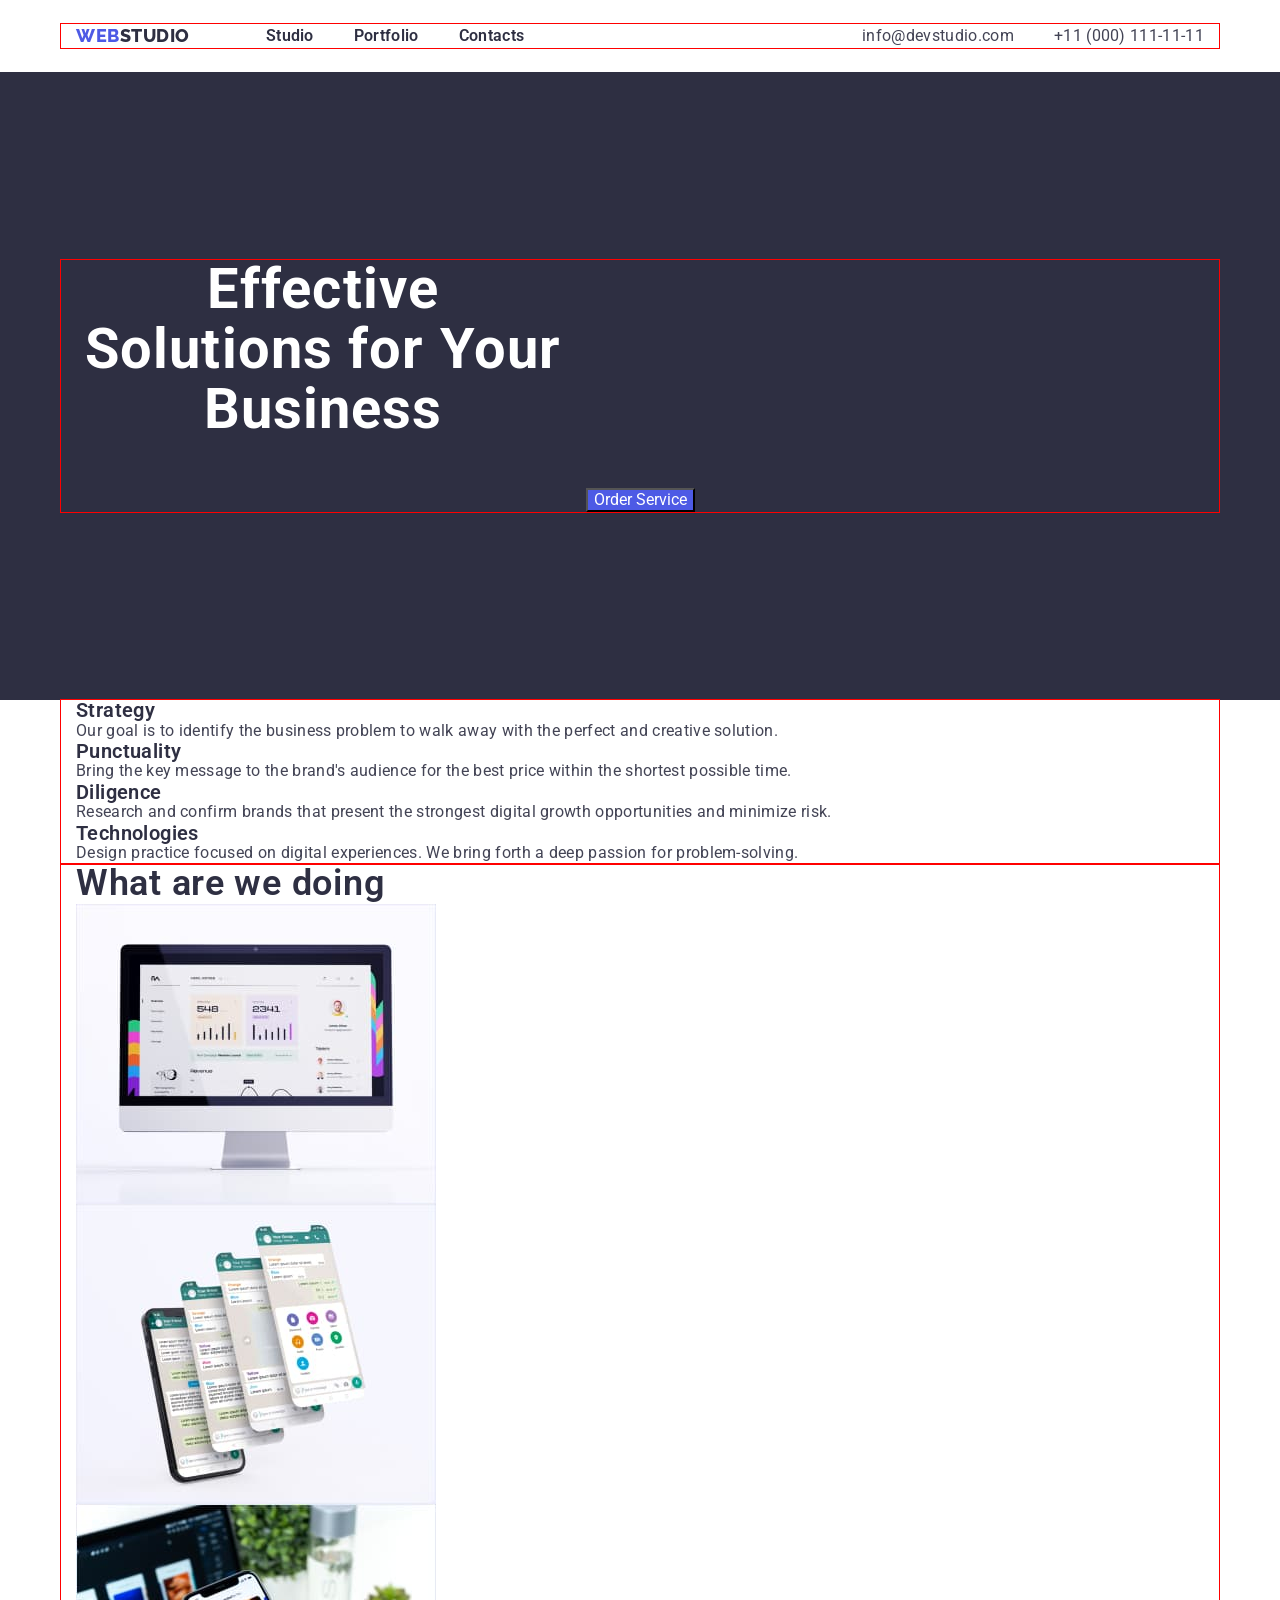
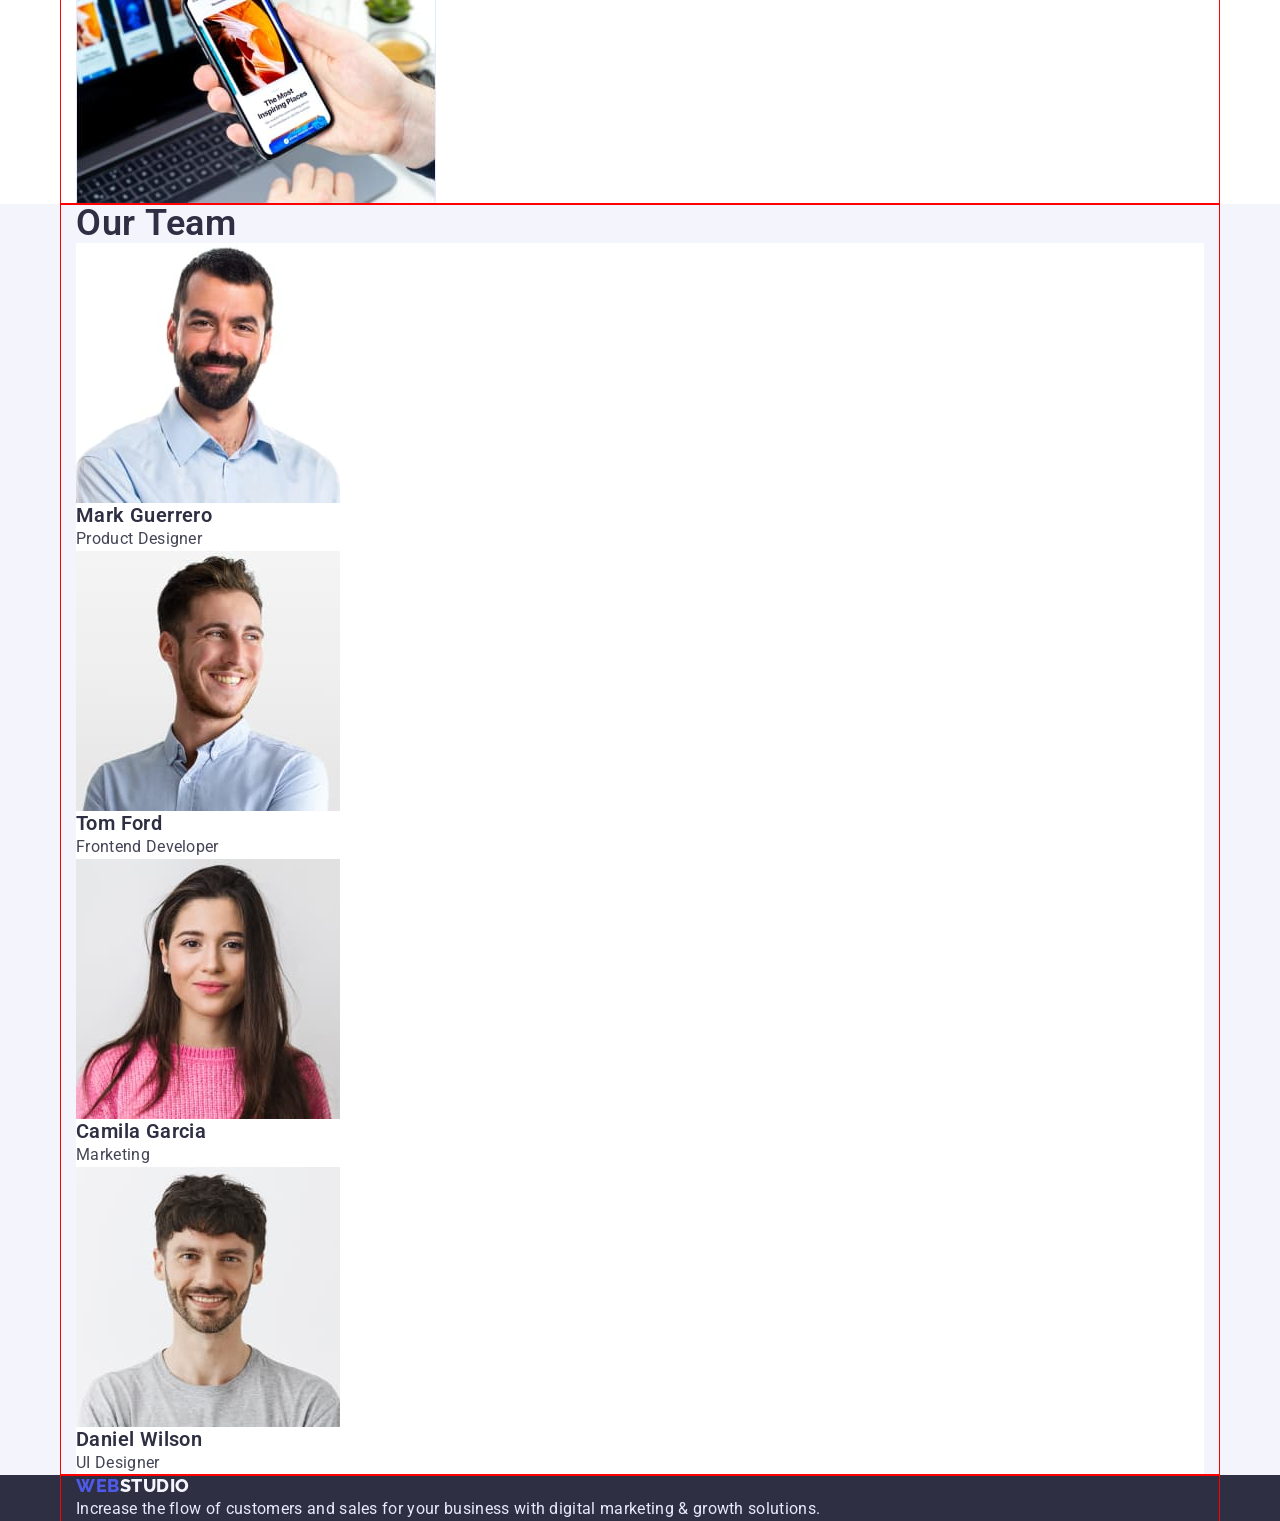
==== index.html @ eb42c582 "Add the beginning ot the 3rd HW" ====
<!DOCTYPE html>
<html lang="en">
  <head>
    <meta charset="UTF-8" />
    <meta http-equiv="X-UA-Compatible" content="IE=edge" />
    <meta name="viewport" content="width=device-width, initial-scale=1.0" />
    <title>Web Studio</title>
    <link rel="preconnect" href="https://fonts.googleapis.com" />
    <link rel="preconnect" href="https://fonts.gstatic.com" crossorigin />
    <link
      href="https://fonts.googleapis.com/css2?family=Raleway:wght@800&family=Roboto:wght@400;500;700;900&display=swap"
      rel="stylesheet"
    />
    <link
      rel="stylesheet"
      href="https://cdnjs.cloudflare.com/ajax/libs/modern-normalize/1.1.0/modern-normalize.min.css"
      integrity="sha512-wpPYUAdjBVSE4KJnH1VR1HeZfpl1ub8YT/NKx4PuQ5NmX2tKuGu6U/JRp5y+Y8XG2tV+wKQpNHVUX03MfMFn9Q=="
      crossorigin="anonymous"
      referrerpolicy="no-referrer"
    />
    <link rel="stylesheet" href="./css/styles.css" />
  </head>

  <body class="body">
    <header class="header">
      <div class="container header-container">
        <nav class="header-nav">
          <a href="./index.html" class="header-logo link"
            >web<span>studio</span></a
          >
          <ul class="header-list list">
            <li><a href="" class="header-link link">Studio</a></li>
            <li>
              <a href="./portfolio.html" class="header-link link">Portfolio</a>
            </li>
            <li><a href="" class="header-link link">Contacts</a></li>
          </ul>
        </nav>
        <ul class="header-contacts list">
          <li>
            <a
              href="mailto:info@devstudio.com"
              class="header-contacts-item link"
              >info@devstudio.com</a
            >
          </li>
          <li>
            <a href="tel:+110001111111" class="header-contacts-item link"
              >+11 (000) 111-11-11</a
            >
          </li>
        </ul>
      </div>
    </header>

    <main>
      <section class="hero">
        <div class="container">
          <h1 class="hero-title">Effective Solutions for Your Business</h1>
          <button type="button" class="hero-button">Order Service</button>
        </div>
      </section>

      <section class="values">
        <div class="container">
          <h2 class="title visually-hidden">Values</h2>
          <ul class="values-list list">
            <li>
              <h3 class="values-item">Strategy</h3>
              <p class="values-item-text">
                Our goal is to identify the business problem to walk away with
                the perfect and creative solution.
              </p>
            </li>
            <li>
              <h3 class="values-item">Punctuality</h3>
              <p class="values-item-text">
                Bring the key message to the brand's audience for the best price
                within the shortest possible time.
              </p>
            </li>
            <li>
              <h3 class="values-item">Diligence</h3>
              <p class="values-item-text">
                Research and confirm brands that present the strongest digital
                growth opportunities and minimize risk.
              </p>
            </li>
            <li>
              <h3 class="values-item">Technologies</h3>
              <p class="values-item-text">
                Design practice focused on digital experiences. We bring forth a
                deep passion for problem-solving.
              </p>
            </li>
          </ul>
        </div>
      </section>

      <section class="offer">
        <div class="container">
          <h2 class="offer-title">What are we doing</h2>
          <ul>
            <li class="offer-list list">
              <img
                src="./images/pic-1.jpg"
                alt="A computer"
                width="360"
                height="300"
              />
            </li>
            <li class="offer-list list">
              <img
                src="./images/pic-2.jpg"
                alt="A mobile phone"
                width="360"
                height="300"
              />
            </li>
            <li class="offer-list list">
              <img
                src="./images/pic-3.jpg"
                alt="A computer and a mobile phone"
                width="360"
                height="300"
              />
            </li>
          </ul>
        </div>
      </section>

      <section class="team">
        <div class="container">
          <h2 class="team-title">Our Team</h2>
          <ul class="team-list list">
            <li class="team-item">
              <img
                src="./images/team-foto-1.jpg"
                alt="A foto of a member from our team - Mark Guerrero"
                width="264"
                height="260"
              />
              <h3 class="team-name">Mark Guerrero</h3>
              <p class="team-position">Product Designer</p>
            </li>
            <li class="team-item">
              <img
                src="./images/team-foto-2.jpg"
                alt="A foto of a member from our team - Tom Ford"
                width="264"
                height="260"
              />
              <h3 class="team-name">Tom Ford</h3>
              <p class="team-position">Frontend Developer</p>
            </li>
            <li class="team-item">
              <img
                src="./images/team-foto-3.jpg"
                alt="A foto of a member from our team - Camila Garcia"
                width="264"
                height="260"
              />
              <h3 class="team-name">Camila Garcia</h3>
              <p class="team-position">Marketing</p>
            </li>
            <li class="team-item">
              <img
                src="./images/team-foto-4.jpg"
                alt="A foto of a member from our team - Daniel Wilson"
                width="264"
                height="260"
              />
              <h3 class="team-name">Daniel Wilson</h3>
              <p class="team-position">UI Designer</p>
            </li>
          </ul>
        </div>
      </section>
    </main>

    <footer class="footer">
      <div class="container">
        <a href="./index.html" class="footer-logo link"
          >web<span>studio</span></a
        >
        <p class="footer-text">
          Increase the flow of customers and sales for your business with
          digital marketing & growth solutions.
        </p>
      </div>
    </footer>
  </body>
</html>
---- css/styles.css ----
:root {
  --main-title-color: #2e2f42;
  --main-text-color: #434455;
  --main-background-color: #ffffff;
  --secondary-background-color: #2e2f42;
  --button-background-color-accent: #4d5ae5;
}

p,
h1,
h2,
h3,
h4,
h5,
h6 {
  margin: 0;
}

ul {
  margin: 0;
  padding-left: 0;
}

img {
  display: block;
  max-width: 100%;
  height: auto;
}

.list {
  list-style: none;
}

.link {
  text-decoration: none;
}

.body {
  font-family: "Roboto", sans-serif;
}

/* --------- Header ----------*/

.container {
  outline: 1px solid red;
  width: 1158px;
  padding-left: 15px;
  padding-right: 15px;
  margin: 0 auto;
}

.header {
  padding-top: 24px;
  padding-bottom: 24px;
  background-color: #ffffff;
}

.header-container {
  display: flex;
}

.header-nav {
  display: flex;
  align-items: center;
  margin-right: auto;
}

.header-logo {
  margin-right: 76px;
  font-family: "Raleway", sans-serif;
  font-weight: 800;
  font-size: 18px;
  line-height: 1.17;
  letter-spacing: 0.03em;
  text-transform: uppercase;
  color: #4d5ae5;
}

.header-logo > span {
  color: #2e2f42;
}

.header-list {
  display: flex;
  gap: 40px;
}

.header-link {
  font-weight: 600;
  font-size: 16px;
  line-height: 1.5;
  letter-spacing: 0.02em;
  color: #2e2f42;
}

.header-link:hover,
.header-link:focus {
  color: #4d5ae5;
}

.header-contacts {
  display: flex;
  gap: 40px;
}

.header-contacts-item {
  font-weight: 400;
  font-size: 16px;
  line-height: 1.5;
  letter-spacing: 0.02em;
  color: #434455;
}

.header-contacts-item:hover,
.header-contacts-item:focus {
  color: #404bbf;
}

/* --------- Hero ----------*/
.hero {
  background-color: var(--secondary-background-color);
  text-align: center;
  padding-top: 188px;
  padding-bottom: 188px;
}

.hero-title {
  width: 494px;
  margin-bottom: 48px;
  font-weight: 700;
  font-size: 56px;
  line-height: 1.07;
  letter-spacing: 0.02em;
  text-align: center;
  color: #ffffff;
}

.hero-button {
  display: inline-block;
  font-family: "Roboto", sans-serif;
  font-size: 16px;
  color: #ffffff;
  background-color: var(--button-background-color-accent);
  cursor: pointer;
}

.hero-button:hover,
.hero-button:focus {
  color: #ffffff;
  background-color: #404bbf;
}

/* --------- Values ----------*/
.values {
  background-color: var(--main-background-color);
}

.visually-hidden {
  position: absolute;
  width: 1px;
  height: 1px;
  margin: -1px;
  border: 0;
  padding: 0;
  white-space: nowrap;
  clip-path: inset(100%);
  clip: rect(0 0 0 0);
  overflow: hidden;
}

.values-item {
  font-weight: 600;
  font-size: 20px;
  line-height: 1.02;
  letter-spacing: 0.02em;
  color: var(--main-title-color);
}

.values-item-text {
  font-size: 16px;
  line-height: 1.28;
  letter-spacing: 0.02em;
  color: var(--main-text-color);
}

/* --------- What are we doing ----------*/
.offer {
  background-color: var(--main-background-color);
}

.offer-title {
  font-weight: 600;
  font-size: 36px;
  line-height: 1.11;
  letter-spacing: 0.02em;
  color: var(--main-title-color);
}

/* --------- Our team ----------*/
.team {
  background-color: #f4f4fd;
}

.team-title {
  font-weight: 600;
  font-size: 36px;
  line-height: 1.11;
  letter-spacing: 0.02em;
  color: var(--main-title-color);
}

.team-item {
  background-color: var(--main-background-color);
}

.team-name {
  font-weight: 600;
  font-size: 20px;
  line-height: 1.2;
  letter-spacing: 0.02em;
  color: var(--main-title-color);
}

.team-position {
  font-size: 16px;
  line-height: 1.5;
  letter-spacing: 0.02em;
  color: var(--main-text-color);
}

/* --------- Footer ----------*/
.footer {
  background-color: var(--secondary-background-color);
}

.footer-logo {
  font-family: "Raleway", sans-serif;
  font-weight: 800;
  font-size: 18px;
  line-height: 1.17;
  letter-spacing: 0.03em;
  text-transform: uppercase;
  color: #4d5ae5;
}

.footer-logo > span {
  color: #f4f4fd;
}

.footer-text {
  font-size: 16px;
  line-height: 1.5;
  letter-spacing: 0.02em;
  color: #e7e9fc;
}

/* --------- Portfolio  ----------*/

.portfolio-site {
  background-color: var(--main-background-color);
}

.portfolio-btn {
  font-family: "Roboto", sans-serif;
  font-size: 16px;
  line-height: 1.5;
  letter-spacing: 0.04em;
  color: #4d5ae5;
  background-color: #f4f4fd;
  cursor: pointer;
}

.portfolio-btn:hover,
.portfolio-btn:focus {
  color: #ffffff;
  background-color: var(--button-background-color-accent);
}

.offer-name {
  font-weight: 600;
  font-size: 20px;
  line-height: 1.2;
  letter-spacing: 0.02em;
  color: var(--main-title-color);
}

.offer-type {
  font-size: 16px;
  line-height: 1.5;
  letter-spacing: 0.02em;
  color: var(--main-text-color);
}
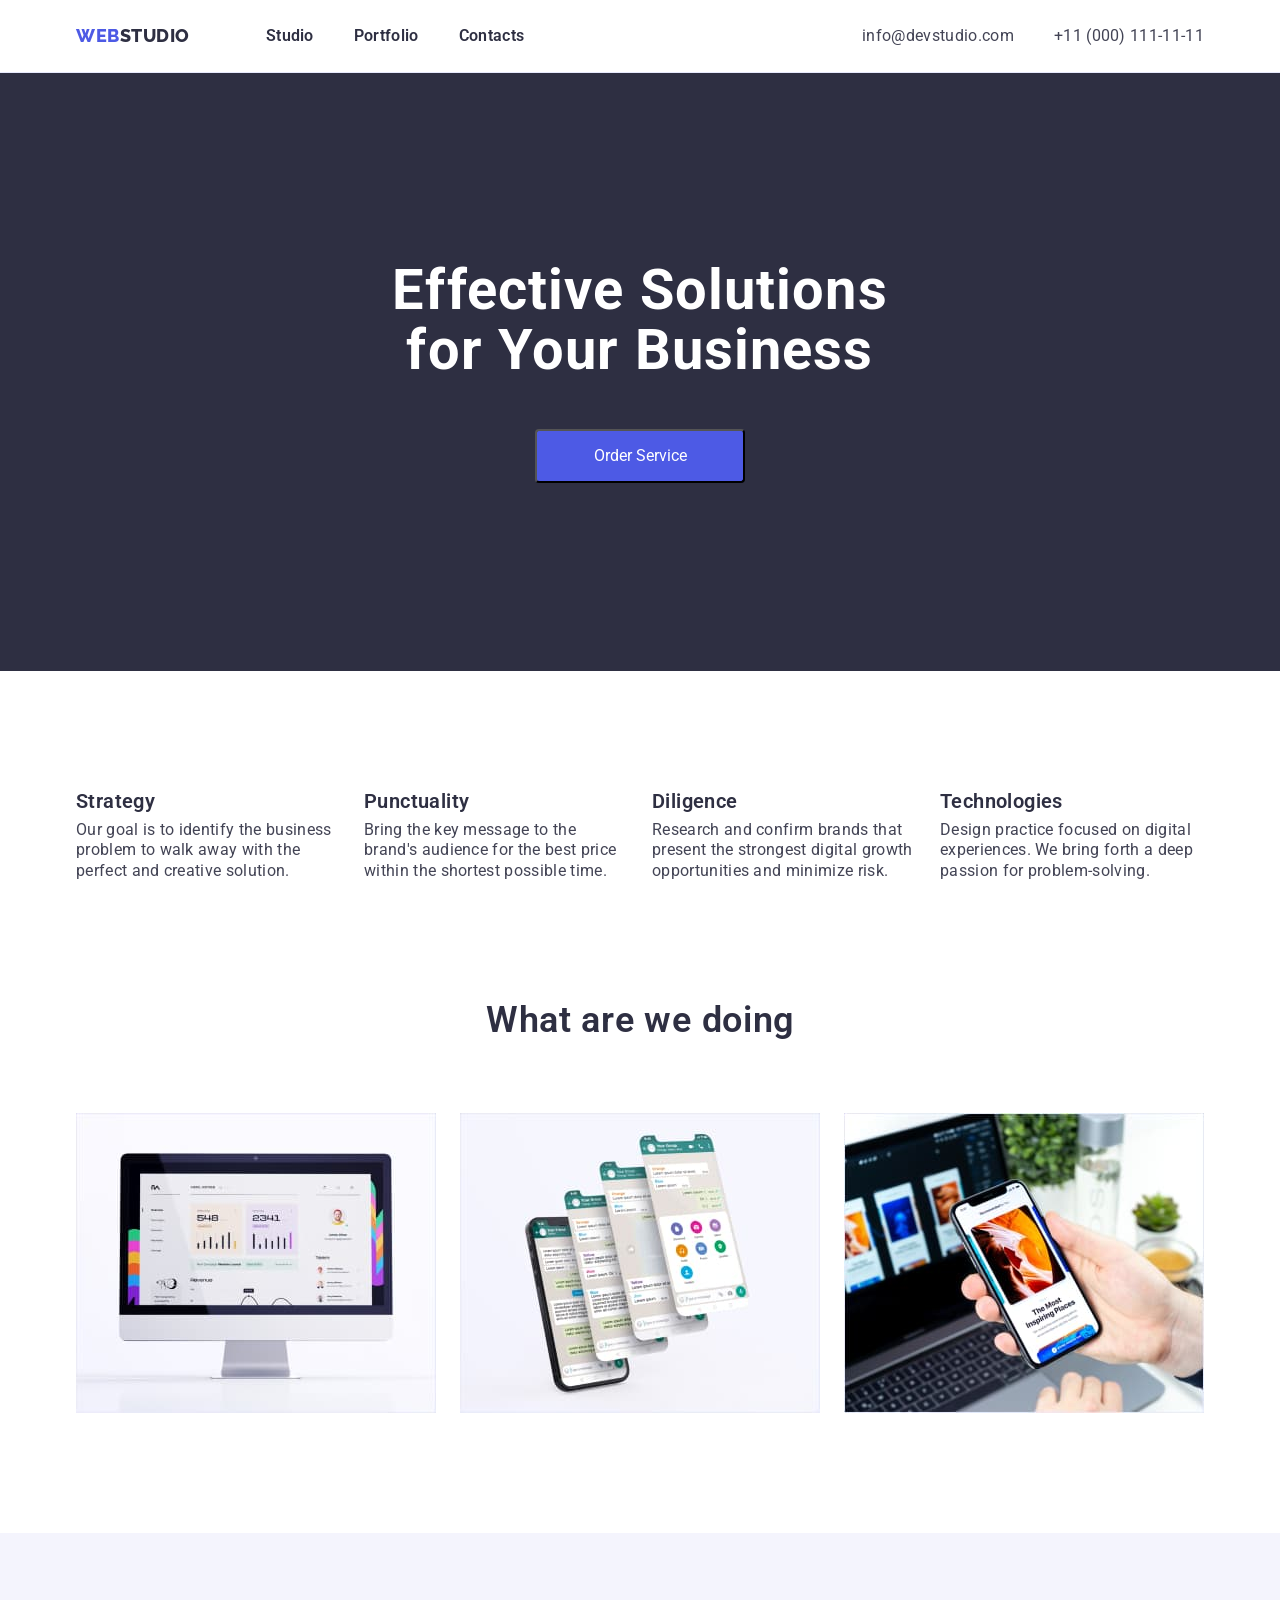
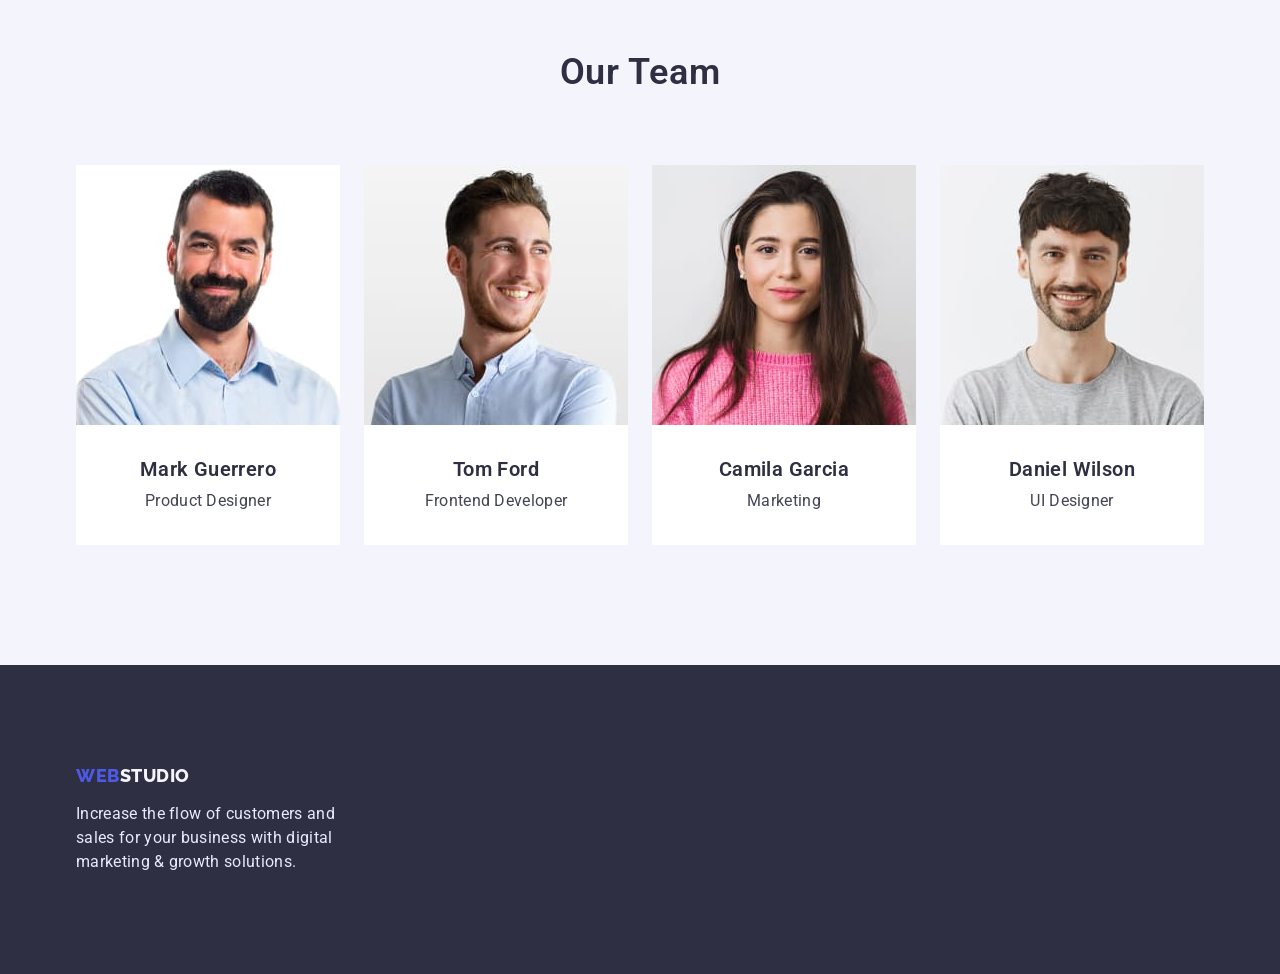
==== commit 29b1813a: "Use Block model and add Flex HW 3 for GoIT" ====
--- a/index.html
+++ b/index.html
@@ -62,31 +62,31 @@
       </section>
 
       <section class="values">
-        <div class="container">
+        <div class="container values-container">
           <h2 class="title visually-hidden">Values</h2>
           <ul class="values-list list">
-            <li>
+            <li class="values-block">
               <h3 class="values-item">Strategy</h3>
               <p class="values-item-text">
                 Our goal is to identify the business problem to walk away with
                 the perfect and creative solution.
               </p>
             </li>
-            <li>
+            <li class="values-block">
               <h3 class="values-item">Punctuality</h3>
               <p class="values-item-text">
                 Bring the key message to the brand's audience for the best price
                 within the shortest possible time.
               </p>
             </li>
-            <li>
+            <li class="values-block">
               <h3 class="values-item">Diligence</h3>
               <p class="values-item-text">
                 Research and confirm brands that present the strongest digital
                 growth opportunities and minimize risk.
               </p>
             </li>
-            <li>
+            <li class="values-block">
               <h3 class="values-item">Technologies</h3>
               <p class="values-item-text">
                 Design practice focused on digital experiences. We bring forth a
@@ -100,7 +100,7 @@
       <section class="offer">
         <div class="container">
           <h2 class="offer-title">What are we doing</h2>
-          <ul>
+          <ul class="offer-picture">
             <li class="offer-list list">
               <img
                 src="./images/pic-1.jpg"
@@ -130,7 +130,7 @@
       </section>
 
       <section class="team">
-        <div class="container">
+        <div class="container team-container">
           <h2 class="team-title">Our Team</h2>
           <ul class="team-list list">
             <li class="team-item">
@@ -140,8 +140,10 @@
                 width="264"
                 height="260"
               />
-              <h3 class="team-name">Mark Guerrero</h3>
-              <p class="team-position">Product Designer</p>
+              <div class="team-text">
+                <h3 class="team-name">Mark Guerrero</h3>
+                <p class="team-position">Product Designer</p>
+              </div>
             </li>
             <li class="team-item">
               <img
@@ -150,8 +152,10 @@
                 width="264"
                 height="260"
               />
-              <h3 class="team-name">Tom Ford</h3>
-              <p class="team-position">Frontend Developer</p>
+              <div class="team-text">
+                <h3 class="team-name">Tom Ford</h3>
+                <p class="team-position">Frontend Developer</p>
+              </div>
             </li>
             <li class="team-item">
               <img
@@ -160,8 +164,10 @@
                 width="264"
                 height="260"
               />
-              <h3 class="team-name">Camila Garcia</h3>
-              <p class="team-position">Marketing</p>
+              <div class="team-text">
+                <h3 class="team-name">Camila Garcia</h3>
+                <p class="team-position">Marketing</p>
+              </div>
             </li>
             <li class="team-item">
               <img
@@ -170,8 +176,10 @@
                 width="264"
                 height="260"
               />
-              <h3 class="team-name">Daniel Wilson</h3>
-              <p class="team-position">UI Designer</p>
+              <div class="team-text">
+                <h3 class="team-name">Daniel Wilson</h3>
+                <p class="team-position">UI Designer</p>
+              </div>
             </li>
           </ul>
         </div>
@@ -179,7 +187,7 @@
     </main>
 
     <footer class="footer">
-      <div class="container">
+      <div class="container footer-container">
         <a href="./index.html" class="footer-logo link"
           >web<span>studio</span></a
         >
--- a/css/styles.css
+++ b/css/styles.css
@@ -42,7 +42,7 @@
 /* --------- Header ----------*/
 
 .container {
-  outline: 1px solid red;
+  /* outline: 1px solid red; */
   width: 1158px;
   padding-left: 15px;
   padding-right: 15px;
@@ -53,6 +53,7 @@
   padding-top: 24px;
   padding-bottom: 24px;
   background-color: #ffffff;
+  border-bottom: 1px solid #e7e9fc;
 }
 
 .header-container {
@@ -125,7 +126,9 @@
 }
 
 .hero-title {
-  width: 494px;
+  width: 496px;
+  margin-left: auto;
+  margin-right: auto;
   margin-bottom: 48px;
   font-weight: 700;
   font-size: 56px;
@@ -137,10 +140,13 @@
 
 .hero-button {
   display: inline-block;
+  min-width: 210px;
+  padding: 16px 32px;
   font-family: "Roboto", sans-serif;
   font-size: 16px;
   color: #ffffff;
   background-color: var(--button-background-color-accent);
+  border-radius: 4px;
   cursor: pointer;
 }
 
@@ -153,6 +159,10 @@
 /* --------- Values ----------*/
 .values {
   background-color: var(--main-background-color);
+}
+
+.values-container {
+  padding: 120px 15px;
 }
 
 .visually-hidden {
@@ -168,7 +178,18 @@
   overflow: hidden;
 }
 
+.values-list {
+  display: flex;
+  gap: 24px;
+}
+
+.values-block {
+  width: 264px;
+}
+
 .values-item {
+  width: ;
+  margin-bottom: 8px;
   font-weight: 600;
   font-size: 20px;
   line-height: 1.02;
@@ -189,11 +210,19 @@
 }
 
 .offer-title {
+  margin-bottom: 72px;
+  text-align: center;
   font-weight: 600;
   font-size: 36px;
   line-height: 1.11;
   letter-spacing: 0.02em;
   color: var(--main-title-color);
+}
+
+.offer-picture {
+  display: flex;
+  margin-bottom: 120px;
+  gap: 24px;
 }
 
 /* --------- Our team ----------*/
@@ -201,7 +230,14 @@
   background-color: #f4f4fd;
 }
 
+.team-container {
+  padding-top: 120px;
+  padding-bottom: 120px;
+}
+
 .team-title {
+  text-align: center;
+  padding-bottom: 72px;
   font-weight: 600;
   font-size: 36px;
   line-height: 1.11;
@@ -209,11 +245,23 @@
   color: var(--main-title-color);
 }
 
+.team-list {
+  display: flex;
+  gap: 24px;
+}
+
 .team-item {
   background-color: var(--main-background-color);
 }
 
+.team-text {
+  padding-top: 32px;
+  padding-bottom: 32px;
+  text-align: center;
+}
+
 .team-name {
+  margin-bottom: 8px;
   font-weight: 600;
   font-size: 20px;
   line-height: 1.2;
@@ -233,7 +281,14 @@
   background-color: var(--secondary-background-color);
 }
 
+.footer-container {
+  padding-top: 100px;
+  padding-bottom: 100px;
+}
+
 .footer-logo {
+  display: inline-block;
+  margin-bottom: 16px;
   font-family: "Raleway", sans-serif;
   font-weight: 800;
   font-size: 18px;
@@ -248,6 +303,7 @@
 }
 
 .footer-text {
+  width: 264px;
   font-size: 16px;
   line-height: 1.5;
   letter-spacing: 0.02em;
@@ -260,13 +316,27 @@
   background-color: var(--main-background-color);
 }
 
+.portfolio-site-container {
+  padding-top: 96px;
+  padding-bottom: 120px;
+}
+
+.portfolio-button-list {
+  display: flex;
+  margin-bottom: 72px;
+  gap: 24px;
+  justify-content: center;
+}
+
 .portfolio-btn {
+  padding: 12px 24px;
   font-family: "Roboto", sans-serif;
   font-size: 16px;
   line-height: 1.5;
   letter-spacing: 0.04em;
   color: #4d5ae5;
   background-color: #f4f4fd;
+  border-radius: 4px;
   cursor: pointer;
 }
 
@@ -276,7 +346,22 @@
   background-color: var(--button-background-color-accent);
 }
 
+.portfolio-offer {
+  display: flex;
+  flex-wrap: wrap;
+  gap: 24px;
+}
+
+.portfolio-offer-item {
+  width: ((100% - 48px) / 3);
+}
+
+.portfolio-offer-text {
+  padding: 32px 16px;
+}
+
 .offer-name {
+  margin-bottom: 8px;
   font-weight: 600;
   font-size: 20px;
   line-height: 1.2;
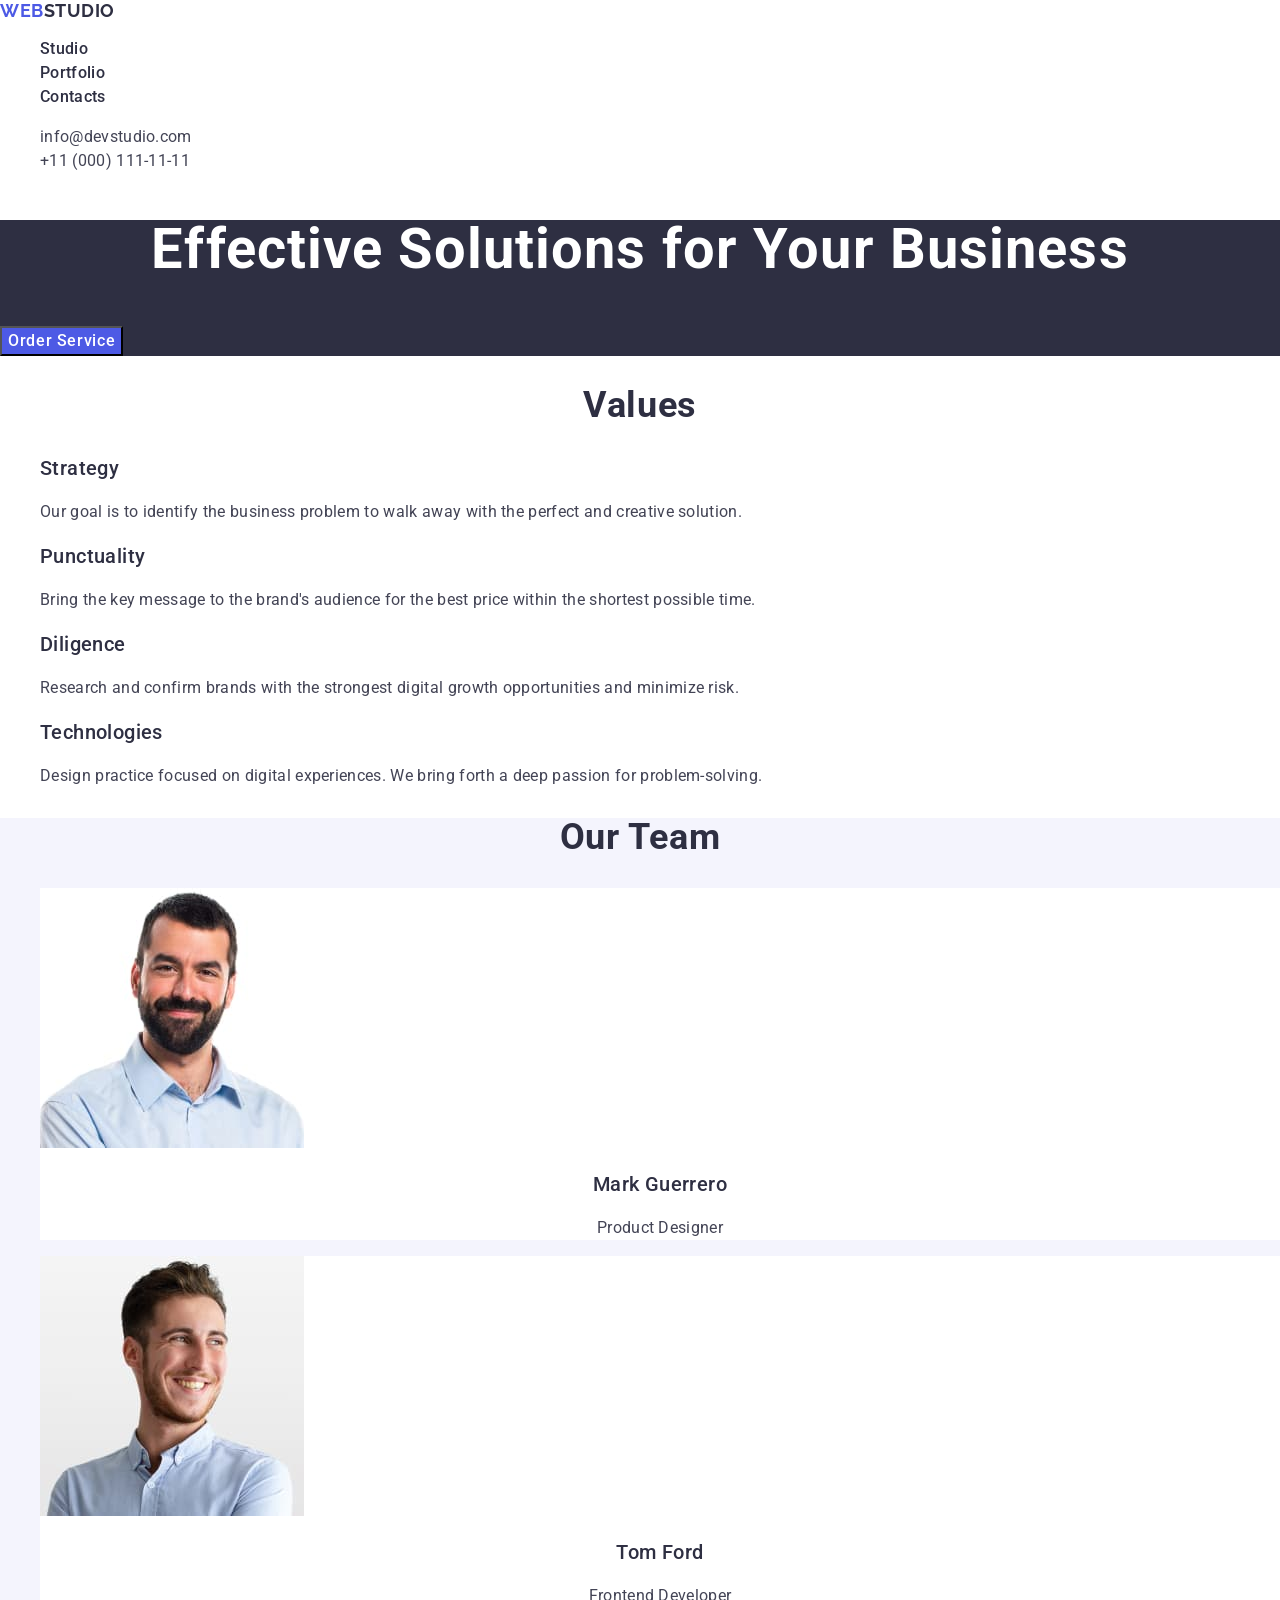
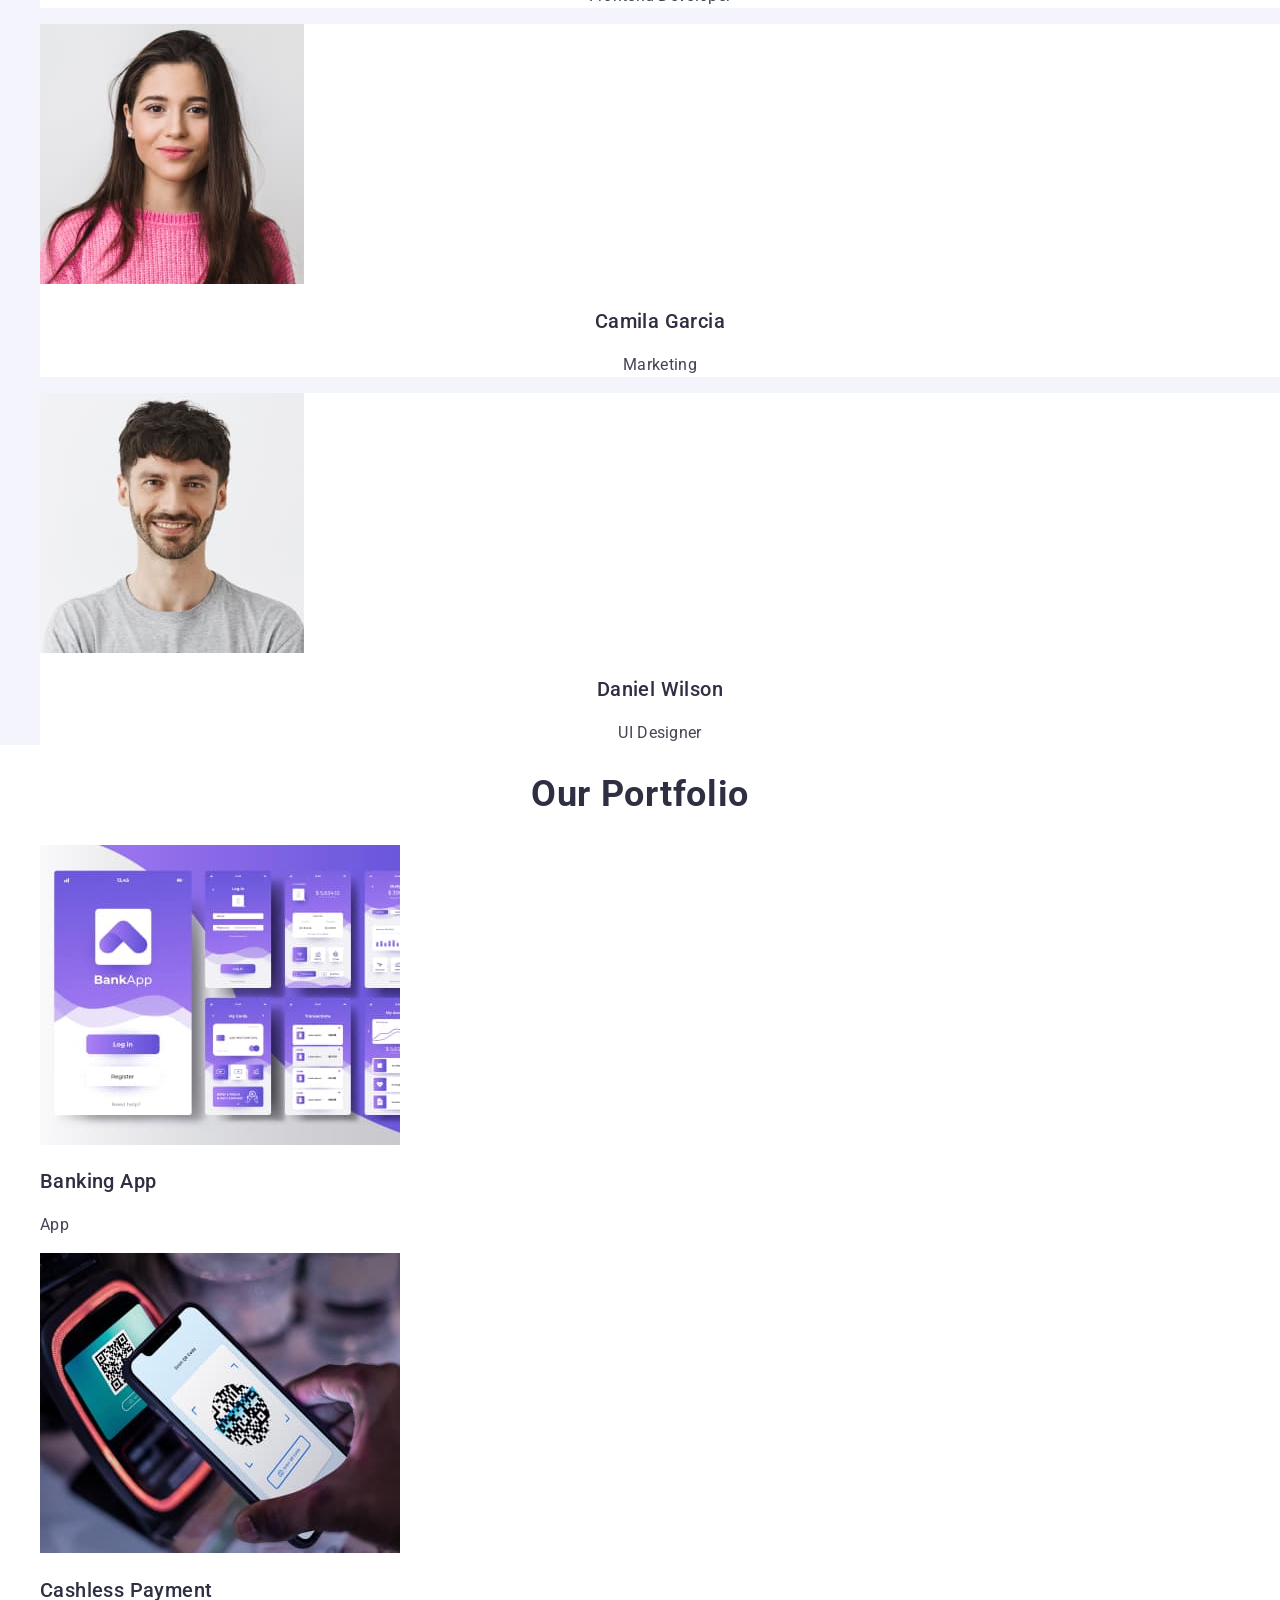
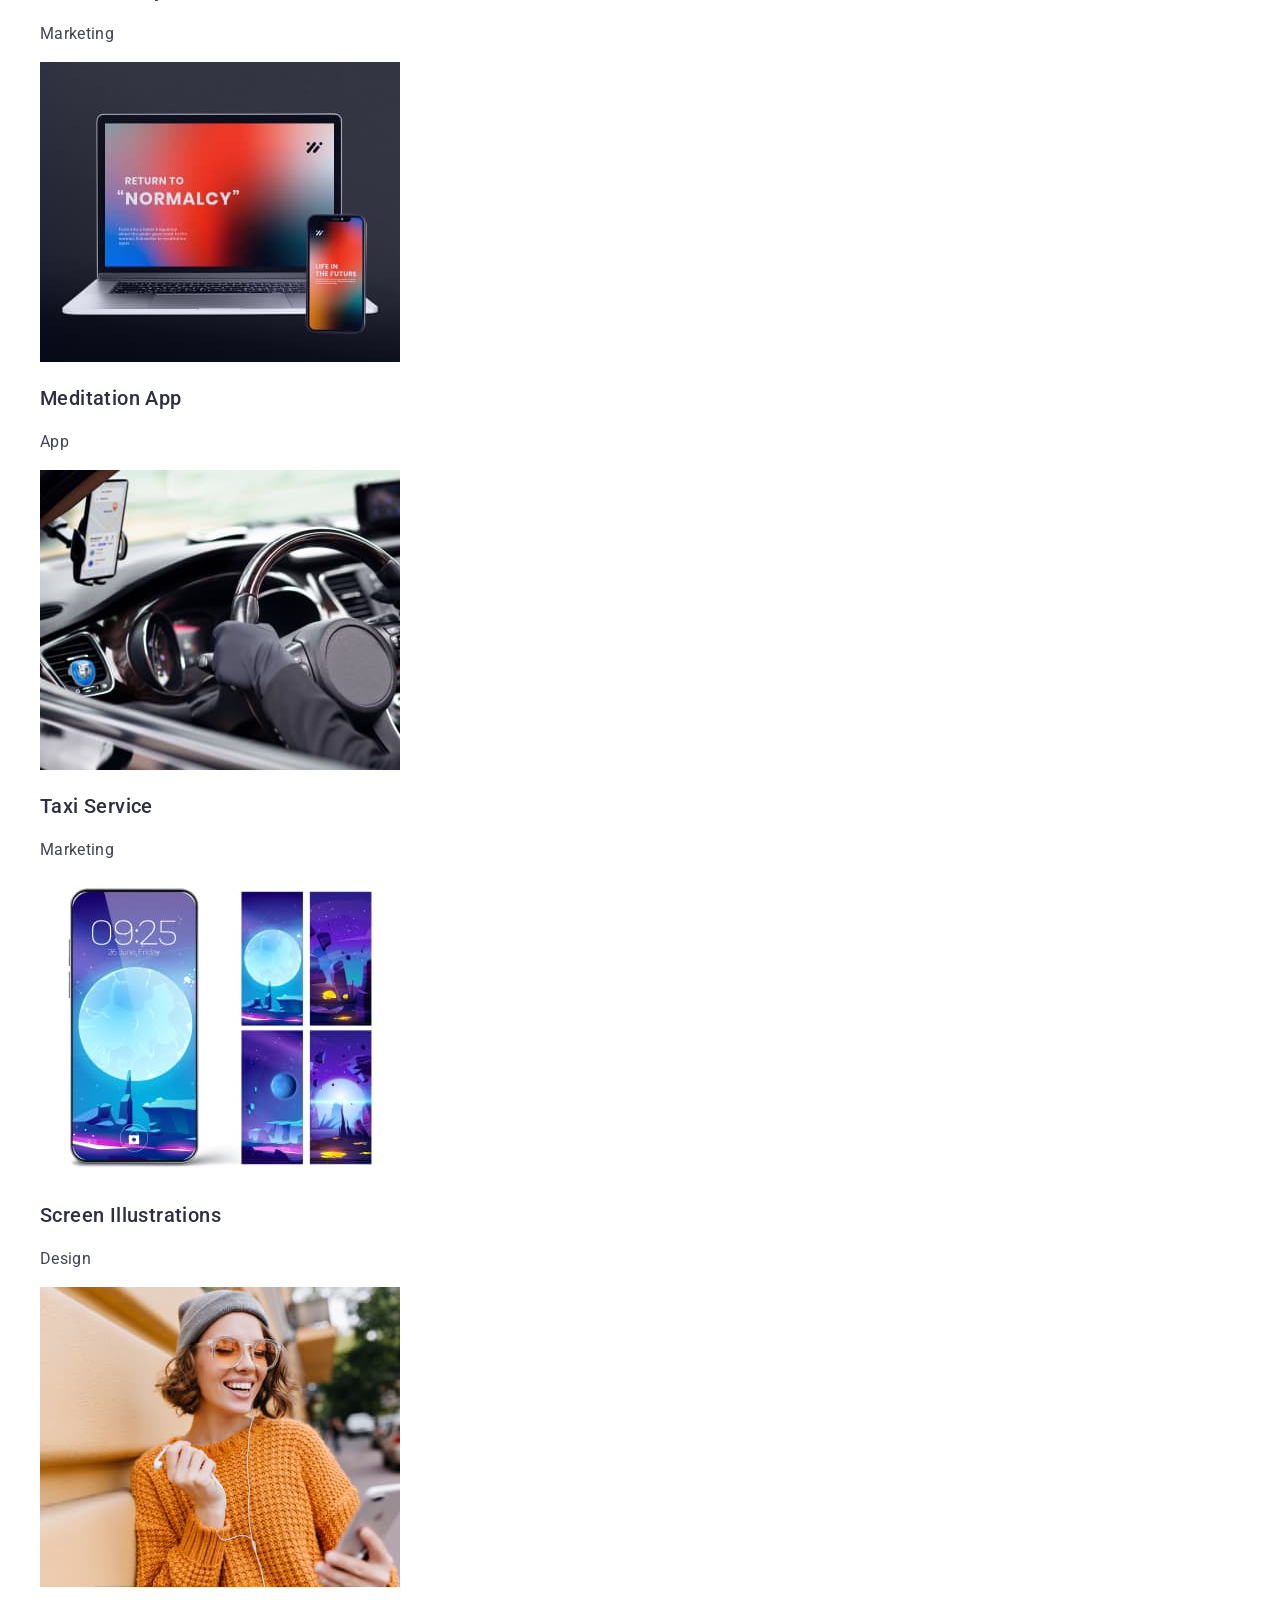
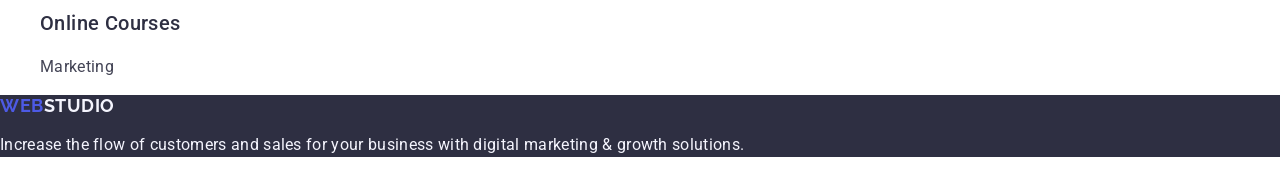
==== commit e78c6413: "Initial commit" ====
--- a/index.html
+++ b/index.html
@@ -5,37 +5,42 @@
     <meta http-equiv="X-UA-Compatible" content="IE=edge" />
     <meta name="viewport" content="width=device-width, initial-scale=1.0" />
     <title>Web Studio</title>
+
+    <!-- #region modern-normalize -->
+    <link
+      rel="stylesheet"
+      href="https://cdnjs.cloudflare.com/ajax/libs/modern-normalize/3.0.1/modern-normalize.min.css"
+      integrity="sha512-q6WgHqiHlKyOqslT/lgBgodhd03Wp4BEqKeW6nNtlOY4quzyG3VoQKFrieaCeSnuVseNKRGpGeDU3qPmabCANg=="
+      crossorigin="anonymous"
+      referrerpolicy="no-referrer"
+    />
+    <!-- #endregion -->
+    <!-- #region fonts -->
     <link rel="preconnect" href="https://fonts.googleapis.com" />
     <link rel="preconnect" href="https://fonts.gstatic.com" crossorigin />
     <link
-      href="https://fonts.googleapis.com/css2?family=Raleway:wght@800&family=Roboto:wght@400;500;700;900&display=swap"
+      href="https://fonts.googleapis.com/css2?family=Raleway:wght@700&family=Roboto:wght@400;500;700&display=swap"
       rel="stylesheet"
     />
-    <link
-      rel="stylesheet"
-      href="https://cdnjs.cloudflare.com/ajax/libs/modern-normalize/1.1.0/modern-normalize.min.css"
-      integrity="sha512-wpPYUAdjBVSE4KJnH1VR1HeZfpl1ub8YT/NKx4PuQ5NmX2tKuGu6U/JRp5y+Y8XG2tV+wKQpNHVUX03MfMFn9Q=="
-      crossorigin="anonymous"
-      referrerpolicy="no-referrer"
-    />
+    <!-- #endregion fonts -->
+
     <link rel="stylesheet" href="./css/styles.css" />
   </head>
 
   <body class="body">
+    <!-- #region Header -->
     <header class="header">
-      <div class="container header-container">
-        <nav class="header-nav">
-          <a href="./index.html" class="header-logo link"
-            >web<span>studio</span></a
-          >
-          <ul class="header-list list">
-            <li><a href="" class="header-link link">Studio</a></li>
-            <li>
-              <a href="./portfolio.html" class="header-link link">Portfolio</a>
-            </li>
-            <li><a href="" class="header-link link">Contacts</a></li>
-          </ul>
-        </nav>
+      <nav class="header-nav">
+        <a href="./index.html" class="header-logo link"
+          >Web<span class="header-logo-span">Studio</span></a
+        >
+        <ul class="header-list list">
+          <li><a href="./index.html" class="header-link link">Studio</a></li>
+          <li><a href="" class="header-link link">Portfolio</a></li>
+          <li><a href="" class="header-link link">Contacts</a></li>
+        </ul>
+      </nav>
+      <address class="header-address">
         <ul class="header-contacts list">
           <li>
             <a
@@ -50,152 +55,176 @@
             >
           </li>
         </ul>
-      </div>
+      </address>
     </header>
-
+    <!-- #endregion -->
     <main>
+      <!-- #region Hero -->
       <section class="hero">
-        <div class="container">
-          <h1 class="hero-title">Effective Solutions for Your Business</h1>
-          <button type="button" class="hero-button">Order Service</button>
-        </div>
-      </section>
-
+        <h1 class="hero-title">Effective Solutions for Your Business</h1>
+        <button type="button" class="hero-button">Order Service</button>
+      </section>
+      <!-- #endregion -->
+      <!-- #region Values -->
       <section class="values">
-        <div class="container values-container">
-          <h2 class="title visually-hidden">Values</h2>
-          <ul class="values-list list">
-            <li class="values-block">
-              <h3 class="values-item">Strategy</h3>
-              <p class="values-item-text">
-                Our goal is to identify the business problem to walk away with
-                the perfect and creative solution.
-              </p>
-            </li>
-            <li class="values-block">
-              <h3 class="values-item">Punctuality</h3>
-              <p class="values-item-text">
-                Bring the key message to the brand's audience for the best price
-                within the shortest possible time.
-              </p>
-            </li>
-            <li class="values-block">
-              <h3 class="values-item">Diligence</h3>
-              <p class="values-item-text">
-                Research and confirm brands that present the strongest digital
-                growth opportunities and minimize risk.
-              </p>
-            </li>
-            <li class="values-block">
-              <h3 class="values-item">Technologies</h3>
-              <p class="values-item-text">
-                Design practice focused on digital experiences. We bring forth a
-                deep passion for problem-solving.
-              </p>
-            </li>
-          </ul>
-        </div>
-      </section>
-
-      <section class="offer">
-        <div class="container">
-          <h2 class="offer-title">What are we doing</h2>
-          <ul class="offer-picture">
-            <li class="offer-list list">
-              <img
-                src="./images/pic-1.jpg"
-                alt="A computer"
-                width="360"
-                height="300"
-              />
-            </li>
-            <li class="offer-list list">
-              <img
-                src="./images/pic-2.jpg"
-                alt="A mobile phone"
-                width="360"
-                height="300"
-              />
-            </li>
-            <li class="offer-list list">
-              <img
-                src="./images/pic-3.jpg"
-                alt="A computer and a mobile phone"
-                width="360"
-                height="300"
-              />
-            </li>
-          </ul>
-        </div>
-      </section>
-
+        <h2 class="title visually-hidden">Values</h2>
+        <ul class="values-list list">
+          <li>
+            <h3 class="values-item">Strategy</h3>
+            <p class="values-item-text">
+              Our goal is to identify the business problem to walk away with the
+              perfect and creative solution.
+            </p>
+          </li>
+          <li>
+            <h3 class="values-item">Punctuality</h3>
+            <p class="values-item-text">
+              Bring the key message to the brand's audience for the best price
+              within the shortest possible time.
+            </p>
+          </li>
+          <li>
+            <h3 class="values-item">Diligence</h3>
+            <p class="values-item-text">
+              Research and confirm brands with the strongest digital growth
+              opportunities and minimize risk.
+            </p>
+          </li>
+          <li>
+            <h3 class="values-item">Technologies</h3>
+            <p class="values-item-text">
+              Design practice focused on digital experiences. We bring forth a
+              deep passion for problem-solving.
+            </p>
+          </li>
+        </ul>
+      </section>
+      <!-- #endregion -->
+      <!-- #region Our Team -->
       <section class="team">
-        <div class="container team-container">
-          <h2 class="team-title">Our Team</h2>
-          <ul class="team-list list">
-            <li class="team-item">
-              <img
-                src="./images/team-foto-1.jpg"
-                alt="A foto of a member from our team - Mark Guerrero"
-                width="264"
-                height="260"
-              />
-              <div class="team-text">
-                <h3 class="team-name">Mark Guerrero</h3>
-                <p class="team-position">Product Designer</p>
-              </div>
-            </li>
-            <li class="team-item">
-              <img
-                src="./images/team-foto-2.jpg"
-                alt="A foto of a member from our team - Tom Ford"
-                width="264"
-                height="260"
-              />
-              <div class="team-text">
-                <h3 class="team-name">Tom Ford</h3>
-                <p class="team-position">Frontend Developer</p>
-              </div>
-            </li>
-            <li class="team-item">
-              <img
-                src="./images/team-foto-3.jpg"
-                alt="A foto of a member from our team - Camila Garcia"
-                width="264"
-                height="260"
-              />
-              <div class="team-text">
-                <h3 class="team-name">Camila Garcia</h3>
-                <p class="team-position">Marketing</p>
-              </div>
-            </li>
-            <li class="team-item">
-              <img
-                src="./images/team-foto-4.jpg"
-                alt="A foto of a member from our team - Daniel Wilson"
-                width="264"
-                height="260"
-              />
-              <div class="team-text">
-                <h3 class="team-name">Daniel Wilson</h3>
-                <p class="team-position">UI Designer</p>
-              </div>
-            </li>
-          </ul>
-        </div>
-      </section>
+        <h2 class="title">Our Team</h2>
+        <ul class="team-list list">
+          <li class="team-item">
+            <img
+              src="./images/team-foto-1.jpg"
+              alt="A foto of a member from our team - Mark Guerrero"
+              width="264"
+              height="260"
+            />
+            <h3 class="team-name">Mark Guerrero</h3>
+            <p class="team-job-title">Product Designer</p>
+          </li>
+          <li class="team-item">
+            <img
+              src="./images/team-foto-2.jpg"
+              alt="A foto of a member from our team - Tom Ford"
+              width="264"
+              height="260"
+            />
+            <h3 class="team-name">Tom Ford</h3>
+            <p class="team-job-title">Frontend Developer</p>
+          </li>
+          <li class="team-item">
+            <img
+              src="./images/team-foto-3.jpg"
+              alt="A foto of a member from our team - Camila Garcia"
+              width="264"
+              height="260"
+            />
+            <h3 class="team-name">Camila Garcia</h3>
+            <p class="team-job-title">Marketing</p>
+          </li>
+          <li class="team-item">
+            <img
+              src="./images/team-foto-4.jpg"
+              alt="A foto of a member from our team - Daniel Wilson"
+              width="264"
+              height="260"
+            />
+            <h3 class="team-name">Daniel Wilson</h3>
+            <p class="team-job-title">UI Designer</p>
+          </li>
+        </ul>
+      </section>
+      <!-- #endregion -->
+      <!-- #region Our Portfolio -->
+      <section class="portfolio">
+        <h2 class="title">Our Portfolio</h2>
+        <ul class="portfolio-offer list">
+          <li class="portfolio-offer-item">
+            <img
+              src="./images/portfolio-pic-1.jpg"
+              alt="Inferface of an banking app"
+              width="360"
+              height="300"
+            />
+            <h3 class="offer-name">Banking App</h3>
+            <p class="offer-type">App</p>
+          </li>
+          <li class="portfolio-offer-item">
+            <img
+              src="./images/portfolio-pic-2.jpg"
+              alt="Process of cashless payment"
+              width="360"
+              height="300"
+            />
+            <h3 class="offer-name">Cashless Payment</h3>
+            <p class="offer-type">Marketing</p>
+          </li>
+          <li class="portfolio-offer-item">
+            <img
+              src="./images/portfolio-pic-3.jpg"
+              alt="Interface of an App on the screens of a computer and a mobile phone"
+              width="360"
+              height="300"
+            />
+            <h3 class="offer-name">Meditation App</h3>
+            <p class="offer-type">App</p>
+          </li>
+          <li class="portfolio-offer-item">
+            <img
+              src="./images/portfolio-pic-4.jpg"
+              alt="Driver's seat in a car"
+              width="360"
+              height="300"
+            />
+            <h3 class="offer-name">Taxi Service</h3>
+            <p class="offer-type">Marketing</p>
+          </li>
+          <li class="portfolio-offer-item">
+            <img
+              src="./images/portfolio-pic-5.jpg"
+              alt="Design of screens of a mobile phone"
+              width="360"
+              height="300"
+            />
+            <h3 class="offer-name">Screen Illustrations</h3>
+            <p class="offer-type">Design</p>
+          </li>
+          <li class="portfolio-offer-item">
+            <img
+              src="./images/portfolio-pic-6.jpg"
+              alt="A smiling lady with a mobile phone"
+              width="360"
+              height="300"
+            />
+            <h3 class="offer-name">Online Courses</h3>
+            <p class="offer-type">Marketing</p>
+          </li>
+        </ul>
+      </section>
+      <!-- #endregion -->
     </main>
-
+    <!-- #region Footer -->
     <footer class="footer">
-      <div class="container footer-container">
-        <a href="./index.html" class="footer-logo link"
-          >web<span>studio</span></a
-        >
-        <p class="footer-text">
-          Increase the flow of customers and sales for your business with
-          digital marketing & growth solutions.
-        </p>
-      </div>
+      <a href="./index.html" class="footer-logo link"
+        >Web<span class="footer-logo-span">Studio</span></a
+      >
+      <p class="footer-text">
+        Increase the flow of customers and sales for your business with digital
+        marketing & growth solutions.
+      </p>
     </footer>
+    <!-- #endregion -->
   </body>
 </html>
--- a/css/styles.css
+++ b/css/styles.css
@@ -1,30 +1,20 @@
 :root {
   --main-title-color: #2e2f42;
   --main-text-color: #434455;
+  --cl-accent: #4d5ae5;
+  --cl-focus: #404bbf;
+
   --main-background-color: #ffffff;
   --secondary-background-color: #2e2f42;
   --button-background-color-accent: #4d5ae5;
-}
-
-p,
-h1,
-h2,
-h3,
-h4,
-h5,
-h6 {
-  margin: 0;
-}
-
-ul {
-  margin: 0;
-  padding-left: 0;
-}
-
-img {
-  display: block;
-  max-width: 100%;
-  height: auto;
+  --button-background-focus: #404bbf;
+}
+
+/* #region General*/
+.body {
+  font-family: 'Roboto', sans-serif;
+  color: var(--main-text-color);
+  background-color: var(--main-background-color);
 }
 
 .list {
@@ -35,343 +25,195 @@
   text-decoration: none;
 }
 
-.body {
-  font-family: "Roboto", sans-serif;
-}
-
-/* --------- Header ----------*/
-
-.container {
-  /* outline: 1px solid red; */
-  width: 1158px;
-  padding-left: 15px;
-  padding-right: 15px;
-  margin: 0 auto;
-}
-
+/* #endregion */
+
+/* #region Header*/
 .header {
-  padding-top: 24px;
-  padding-bottom: 24px;
-  background-color: #ffffff;
-  border-bottom: 1px solid #e7e9fc;
-}
-
-.header-container {
-  display: flex;
-}
-
-.header-nav {
-  display: flex;
-  align-items: center;
-  margin-right: auto;
 }
 
 .header-logo {
-  margin-right: 76px;
-  font-family: "Raleway", sans-serif;
-  font-weight: 800;
+  font-family: 'Raleway', sans-serif;
+  font-weight: 700;
   font-size: 18px;
   line-height: 1.17;
   letter-spacing: 0.03em;
   text-transform: uppercase;
-  color: #4d5ae5;
-}
-
-.header-logo > span {
-  color: #2e2f42;
-}
-
-.header-list {
-  display: flex;
-  gap: 40px;
+  color: var(--cl-accent);
+}
+
+.header-logo-span {
+  color: var(--main-title-color);
 }
 
 .header-link {
-  font-weight: 600;
-  font-size: 16px;
-  line-height: 1.5;
-  letter-spacing: 0.02em;
-  color: #2e2f42;
+  font-weight: 500;
+  font-size: 16px;
+  line-height: 1.5;
+  letter-spacing: 0.32px;
+  color: var(--main-title-color);
 }
 
 .header-link:hover,
 .header-link:focus {
-  color: #4d5ae5;
-}
-
-.header-contacts {
-  display: flex;
-  gap: 40px;
+  color: var(--cl-focus);
+}
+
+.header-address {
+  font-style: normal;
 }
 
 .header-contacts-item {
   font-weight: 400;
   font-size: 16px;
   line-height: 1.5;
-  letter-spacing: 0.02em;
+  letter-spacing: 0.32px;
   color: #434455;
 }
 
 .header-contacts-item:hover,
 .header-contacts-item:focus {
-  color: #404bbf;
-}
-
-/* --------- Hero ----------*/
+  color: var(--cl-focus);
+}
+/* #endregion */
+
+/* #region Hero*/
 .hero {
   background-color: var(--secondary-background-color);
-  text-align: center;
-  padding-top: 188px;
-  padding-bottom: 188px;
 }
 
 .hero-title {
-  width: 496px;
-  margin-left: auto;
-  margin-right: auto;
-  margin-bottom: 48px;
   font-weight: 700;
   font-size: 56px;
   line-height: 1.07;
-  letter-spacing: 0.02em;
-  text-align: center;
+  letter-spacing: 1.12px;
   color: #ffffff;
+  text-align: center;
 }
 
 .hero-button {
-  display: inline-block;
-  min-width: 210px;
-  padding: 16px 32px;
-  font-family: "Roboto", sans-serif;
-  font-size: 16px;
+  font-family: 'Roboto', sans-serif;
+  font-size: 16px;
+  line-height: 1.5;
+  font-weight: 500;
+  letter-spacing: 0.64px;
   color: #ffffff;
   background-color: var(--button-background-color-accent);
-  border-radius: 4px;
   cursor: pointer;
 }
 
 .hero-button:hover,
 .hero-button:focus {
   color: #ffffff;
-  background-color: #404bbf;
-}
-
-/* --------- Values ----------*/
+  background-color: var(--button-background-focus);
+}
+/* #endregion */
+
+/* #region Values*/
 .values {
-  background-color: var(--main-background-color);
-}
-
-.values-container {
-  padding: 120px 15px;
-}
-
-.visually-hidden {
-  position: absolute;
-  width: 1px;
-  height: 1px;
-  margin: -1px;
-  border: 0;
-  padding: 0;
-  white-space: nowrap;
-  clip-path: inset(100%);
-  clip: rect(0 0 0 0);
-  overflow: hidden;
-}
-
-.values-list {
-  display: flex;
-  gap: 24px;
-}
-
-.values-block {
-  width: 264px;
 }
 
 .values-item {
-  width: ;
-  margin-bottom: 8px;
-  font-weight: 600;
+  font-weight: 500;
   font-size: 20px;
-  line-height: 1.02;
-  letter-spacing: 0.02em;
+  line-height: 1.2;
+  letter-spacing: 0.4px;
   color: var(--main-title-color);
 }
 
 .values-item-text {
   font-size: 16px;
-  line-height: 1.28;
-  letter-spacing: 0.02em;
+  line-height: 1.5;
+  letter-spacing: 0.32px;
+  font-weight: 400;
   color: var(--main-text-color);
 }
-
-/* --------- What are we doing ----------*/
-.offer {
-  background-color: var(--main-background-color);
-}
-
-.offer-title {
-  margin-bottom: 72px;
-  text-align: center;
-  font-weight: 600;
+/* #endregion */
+
+/* #region  Our team*/
+.team {
+  background-color: #f4f4fd;
+}
+
+.title {
+  font-weight: 700;
   font-size: 36px;
   line-height: 1.11;
-  letter-spacing: 0.02em;
-  color: var(--main-title-color);
-}
-
-.offer-picture {
-  display: flex;
-  margin-bottom: 120px;
-  gap: 24px;
-}
-
-/* --------- Our team ----------*/
-.team {
-  background-color: #f4f4fd;
-}
-
-.team-container {
-  padding-top: 120px;
-  padding-bottom: 120px;
-}
-
-.team-title {
-  text-align: center;
-  padding-bottom: 72px;
-  font-weight: 600;
-  font-size: 36px;
-  line-height: 1.11;
-  letter-spacing: 0.02em;
-  color: var(--main-title-color);
-}
-
-.team-list {
-  display: flex;
-  gap: 24px;
+  letter-spacing: 0.72px;
+  text-align: center;
+  text-transform: capitalize;
+  color: var(--main-title-color);
 }
 
 .team-item {
   background-color: var(--main-background-color);
 }
 
-.team-text {
-  padding-top: 32px;
-  padding-bottom: 32px;
-  text-align: center;
-}
-
 .team-name {
-  margin-bottom: 8px;
-  font-weight: 600;
+  font-weight: 500;
   font-size: 20px;
   line-height: 1.2;
-  letter-spacing: 0.02em;
-  color: var(--main-title-color);
-}
-
-.team-position {
-  font-size: 16px;
-  line-height: 1.5;
-  letter-spacing: 0.02em;
-  color: var(--main-text-color);
-}
-
-/* --------- Footer ----------*/
+  letter-spacing: 0.4px;
+  text-align: center;
+  color: var(--main-title-color);
+}
+
+.team-job-title {
+  font-weight: 400;
+  font-size: 16px;
+  line-height: 1.5;
+  letter-spacing: 0.32px;
+  text-align: center;
+}
+/* #endregion */
+
+/* #region Our Portfolio*/
+.portfolio {
+}
+
+.portfolio-offer {
+}
+
+.portfolio-offer-item {
+}
+
+.offer-name {
+  font-weight: 500;
+  font-size: 20px;
+  line-height: 1.2;
+  letter-spacing: 0.4px;
+  color: var(--main-title-color);
+}
+
+.offer-type {
+  font-size: 16px;
+  line-height: 1.5;
+  letter-spacing: 0.32px;
+}
+/* #endregion */
+
+/* #region Footer*/
 .footer {
   background-color: var(--secondary-background-color);
 }
 
-.footer-container {
-  padding-top: 100px;
-  padding-bottom: 100px;
-}
-
 .footer-logo {
-  display: inline-block;
-  margin-bottom: 16px;
-  font-family: "Raleway", sans-serif;
-  font-weight: 800;
+  font-family: 'Raleway', sans-serif;
+  font-weight: 700;
   font-size: 18px;
   line-height: 1.17;
-  letter-spacing: 0.03em;
+  letter-spacing: 0.54px;
   text-transform: uppercase;
-  color: #4d5ae5;
-}
-
-.footer-logo > span {
+  color: var(--cl-accent);
+}
+
+.footer-logo-span {
   color: #f4f4fd;
 }
 
 .footer-text {
-  width: 264px;
-  font-size: 16px;
-  line-height: 1.5;
-  letter-spacing: 0.02em;
-  color: #e7e9fc;
-}
-
-/* --------- Portfolio  ----------*/
-
-.portfolio-site {
-  background-color: var(--main-background-color);
-}
-
-.portfolio-site-container {
-  padding-top: 96px;
-  padding-bottom: 120px;
-}
-
-.portfolio-button-list {
-  display: flex;
-  margin-bottom: 72px;
-  gap: 24px;
-  justify-content: center;
-}
-
-.portfolio-btn {
-  padding: 12px 24px;
-  font-family: "Roboto", sans-serif;
-  font-size: 16px;
-  line-height: 1.5;
-  letter-spacing: 0.04em;
-  color: #4d5ae5;
-  background-color: #f4f4fd;
-  border-radius: 4px;
-  cursor: pointer;
-}
-
-.portfolio-btn:hover,
-.portfolio-btn:focus {
-  color: #ffffff;
-  background-color: var(--button-background-color-accent);
-}
-
-.portfolio-offer {
-  display: flex;
-  flex-wrap: wrap;
-  gap: 24px;
-}
-
-.portfolio-offer-item {
-  width: ((100% - 48px) / 3);
-}
-
-.portfolio-offer-text {
-  padding: 32px 16px;
-}
-
-.offer-name {
-  margin-bottom: 8px;
-  font-weight: 600;
-  font-size: 20px;
-  line-height: 1.2;
-  letter-spacing: 0.02em;
-  color: var(--main-title-color);
-}
-
-.offer-type {
-  font-size: 16px;
-  line-height: 1.5;
-  letter-spacing: 0.02em;
-  color: var(--main-text-color);
-}
+  font-size: 16px;
+  line-height: 1.5;
+  letter-spacing: 0.32px;
+  color: #f4f4fd;
+}
+/* #endregion */
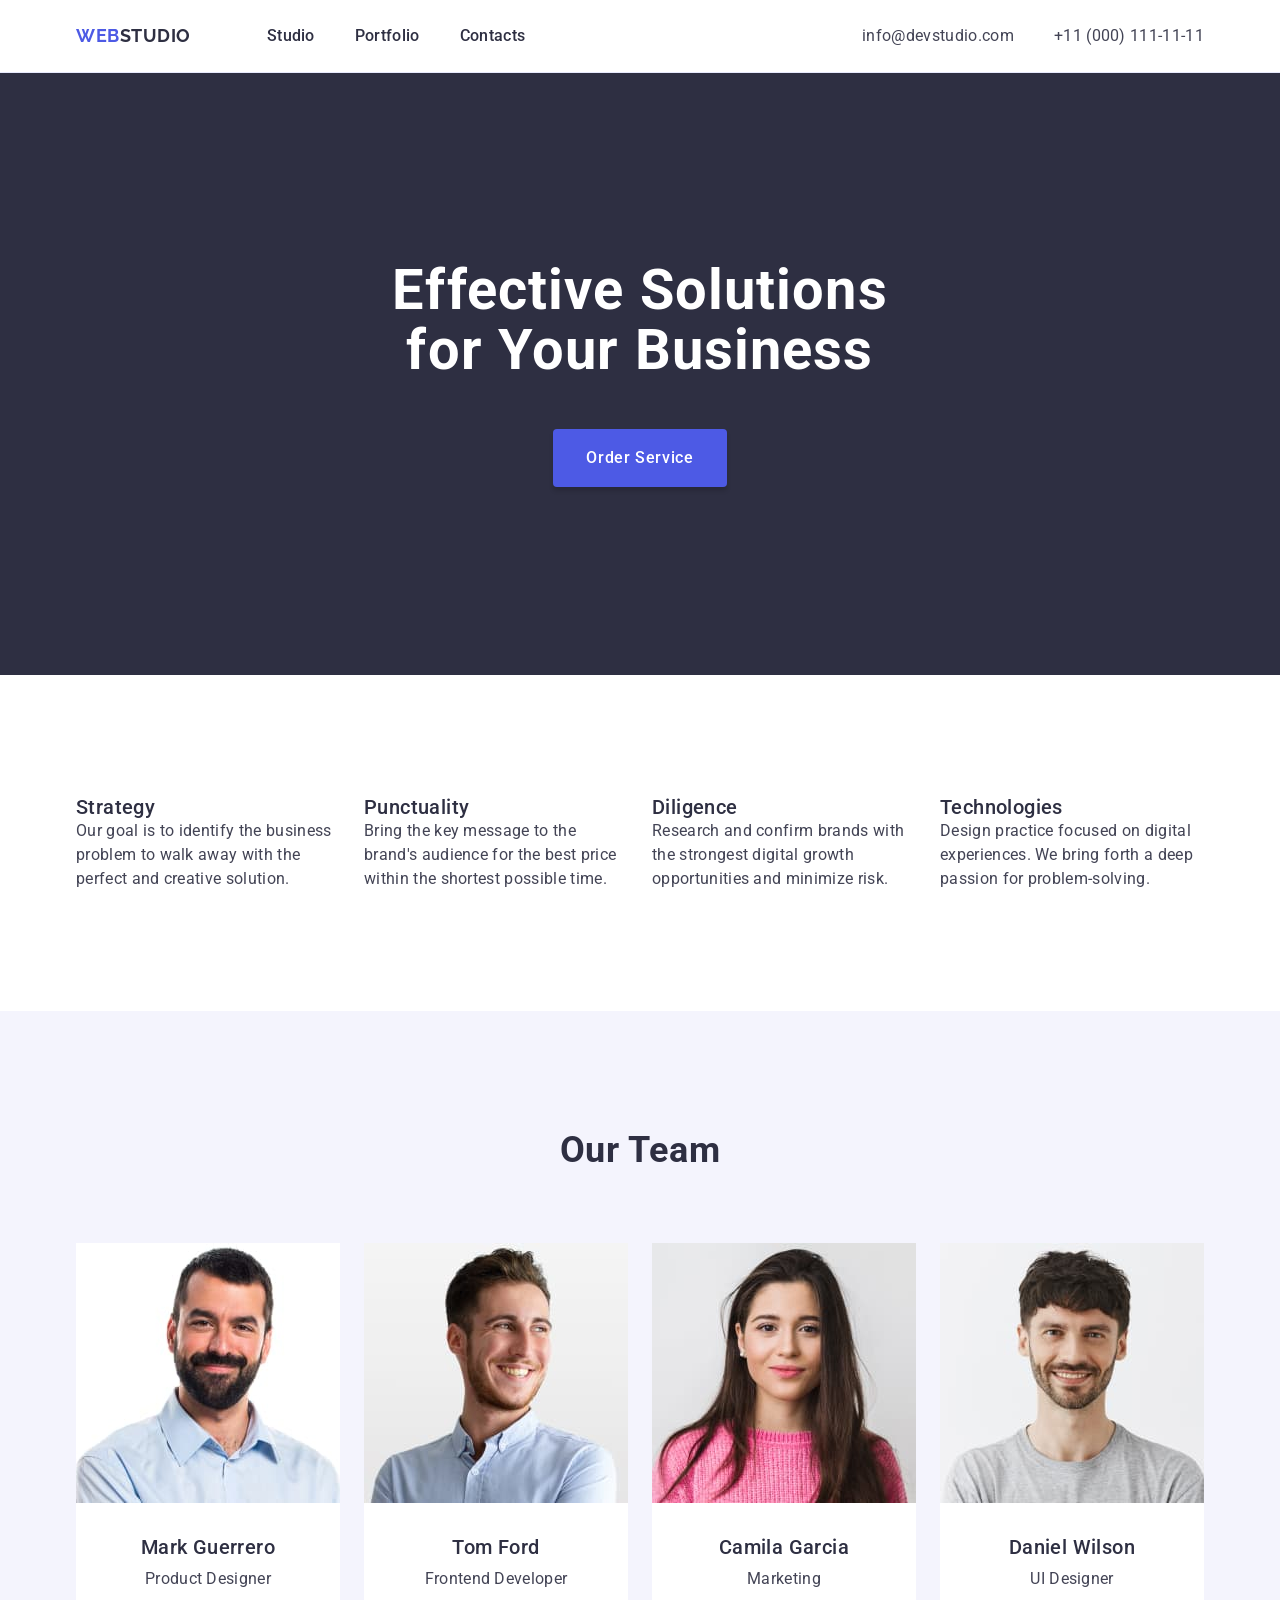
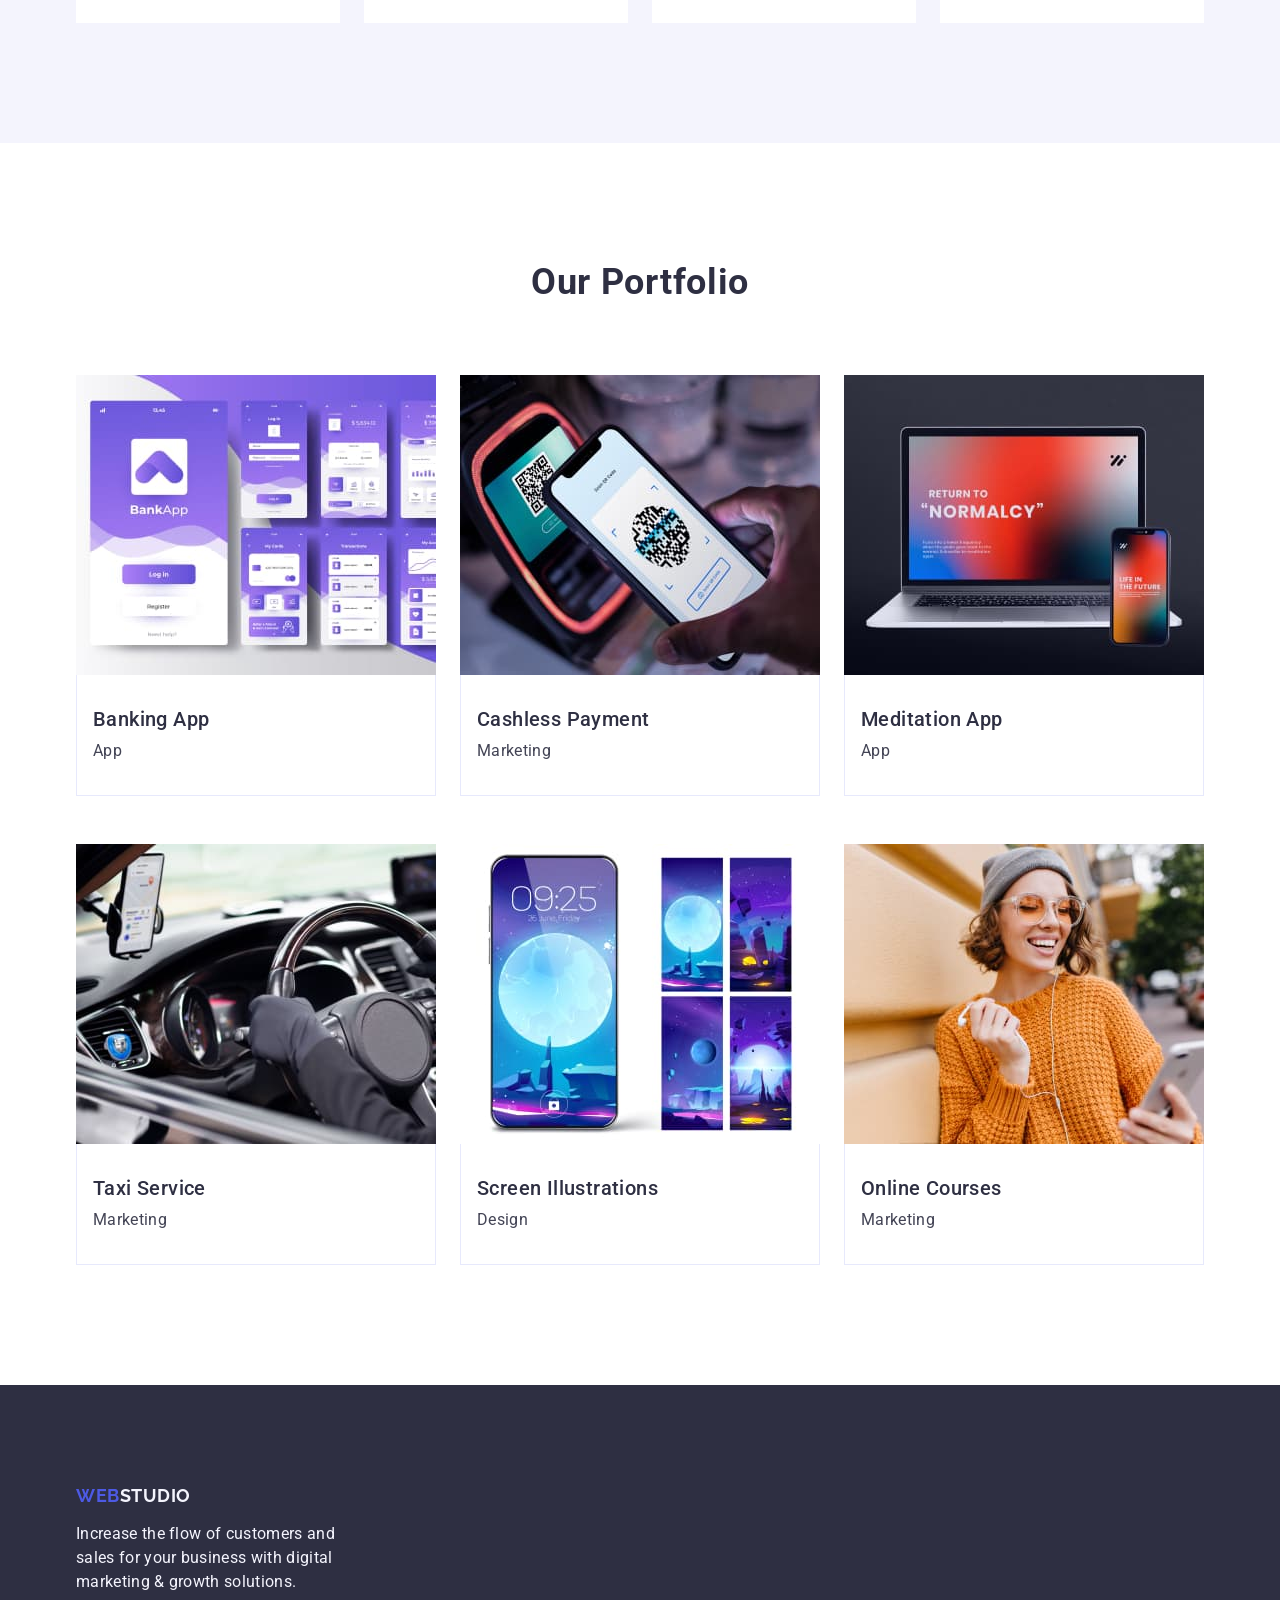
==== commit add28883: "add element geometry" ====
--- a/index.html
+++ b/index.html
@@ -30,200 +30,232 @@
   <body class="body">
     <!-- #region Header -->
     <header class="header">
-      <nav class="header-nav">
-        <a href="./index.html" class="header-logo link"
-          >Web<span class="header-logo-span">Studio</span></a
-        >
-        <ul class="header-list list">
-          <li><a href="./index.html" class="header-link link">Studio</a></li>
-          <li><a href="" class="header-link link">Portfolio</a></li>
-          <li><a href="" class="header-link link">Contacts</a></li>
-        </ul>
-      </nav>
-      <address class="header-address">
-        <ul class="header-contacts list">
-          <li>
-            <a
-              href="mailto:info@devstudio.com"
-              class="header-contacts-item link"
-              >info@devstudio.com</a
-            >
-          </li>
-          <li>
-            <a href="tel:+110001111111" class="header-contacts-item link"
-              >+11 (000) 111-11-11</a
-            >
-          </li>
-        </ul>
-      </address>
+      <div class="container header-container">
+        <nav class="header-nav">
+          <a href="./index.html" class="header-logo link"
+            >Web<span class="header-logo-span">Studio</span></a
+          >
+          <ul class="header-list list">
+            <li><a href="./index.html" class="header-link link">Studio</a></li>
+            <li><a href="" class="header-link link">Portfolio</a></li>
+            <li><a href="" class="header-link link">Contacts</a></li>
+          </ul>
+        </nav>
+        <address class="header-address">
+          <ul class="header-contacts list">
+            <li>
+              <a
+                href="mailto:info@devstudio.com"
+                class="header-contacts-item link"
+                >info@devstudio.com</a
+              >
+            </li>
+            <li>
+              <a href="tel:+110001111111" class="header-contacts-item link"
+                >+11 (000) 111-11-11</a
+              >
+            </li>
+          </ul>
+        </address>
+      </div>
     </header>
     <!-- #endregion -->
     <main>
       <!-- #region Hero -->
       <section class="hero">
-        <h1 class="hero-title">Effective Solutions for Your Business</h1>
-        <button type="button" class="hero-button">Order Service</button>
+        <div class="container">
+          <h1 class="hero-title">Effective Solutions for Your Business</h1>
+          <button type="button" class="hero-button">Order Service</button>
+        </div>
       </section>
       <!-- #endregion -->
       <!-- #region Values -->
       <section class="values">
-        <h2 class="title visually-hidden">Values</h2>
-        <ul class="values-list list">
-          <li>
-            <h3 class="values-item">Strategy</h3>
-            <p class="values-item-text">
-              Our goal is to identify the business problem to walk away with the
-              perfect and creative solution.
-            </p>
-          </li>
-          <li>
-            <h3 class="values-item">Punctuality</h3>
-            <p class="values-item-text">
-              Bring the key message to the brand's audience for the best price
-              within the shortest possible time.
-            </p>
-          </li>
-          <li>
-            <h3 class="values-item">Diligence</h3>
-            <p class="values-item-text">
-              Research and confirm brands with the strongest digital growth
-              opportunities and minimize risk.
-            </p>
-          </li>
-          <li>
-            <h3 class="values-item">Technologies</h3>
-            <p class="values-item-text">
-              Design practice focused on digital experiences. We bring forth a
-              deep passion for problem-solving.
-            </p>
-          </li>
-        </ul>
+        <div class="container">
+          <h2 class="title visually-hidden">Values</h2>
+          <ul class="values-list list">
+            <li class="values-block">
+              <h3 class="values-item">Strategy</h3>
+              <p class="values-item-text">
+                Our goal is to identify the business problem to walk away with
+                the perfect and creative solution.
+              </p>
+            </li>
+            <li class="values-block">
+              <h3 class="values-item">Punctuality</h3>
+              <p class="values-item-text">
+                Bring the key message to the brand's audience for the best price
+                within the shortest possible time.
+              </p>
+            </li>
+            <li class="values-block">
+              <h3 class="values-item">Diligence</h3>
+              <p class="values-item-text">
+                Research and confirm brands with the strongest digital growth
+                opportunities and minimize risk.
+              </p>
+            </li>
+            <li class="values-block">
+              <h3 class="values-item">Technologies</h3>
+              <p class="values-item-text">
+                Design practice focused on digital experiences. We bring forth a
+                deep passion for problem-solving.
+              </p>
+            </li>
+          </ul>
+        </div>
       </section>
       <!-- #endregion -->
       <!-- #region Our Team -->
       <section class="team">
-        <h2 class="title">Our Team</h2>
-        <ul class="team-list list">
-          <li class="team-item">
-            <img
-              src="./images/team-foto-1.jpg"
-              alt="A foto of a member from our team - Mark Guerrero"
-              width="264"
-              height="260"
-            />
-            <h3 class="team-name">Mark Guerrero</h3>
-            <p class="team-job-title">Product Designer</p>
-          </li>
-          <li class="team-item">
-            <img
-              src="./images/team-foto-2.jpg"
-              alt="A foto of a member from our team - Tom Ford"
-              width="264"
-              height="260"
-            />
-            <h3 class="team-name">Tom Ford</h3>
-            <p class="team-job-title">Frontend Developer</p>
-          </li>
-          <li class="team-item">
-            <img
-              src="./images/team-foto-3.jpg"
-              alt="A foto of a member from our team - Camila Garcia"
-              width="264"
-              height="260"
-            />
-            <h3 class="team-name">Camila Garcia</h3>
-            <p class="team-job-title">Marketing</p>
-          </li>
-          <li class="team-item">
-            <img
-              src="./images/team-foto-4.jpg"
-              alt="A foto of a member from our team - Daniel Wilson"
-              width="264"
-              height="260"
-            />
-            <h3 class="team-name">Daniel Wilson</h3>
-            <p class="team-job-title">UI Designer</p>
-          </li>
-        </ul>
+        <div class="container">
+          <h2 class="title">Our Team</h2>
+          <ul class="team-list list">
+            <li class="team-item">
+              <img
+                src="./images/team-foto-1.jpg"
+                alt="A foto of a member from our team - Mark Guerrero"
+                width="264"
+                height="260"
+              />
+              <div class="team-text">
+                <h3 class="team-name">Mark Guerrero</h3>
+                <p class="team-job-title">Product Designer</p>
+              </div>
+            </li>
+            <li class="team-item">
+              <img
+                src="./images/team-foto-2.jpg"
+                alt="A foto of a member from our team - Tom Ford"
+                width="264"
+                height="260"
+              />
+              <div class="team-text">
+                <h3 class="team-name">Tom Ford</h3>
+                <p class="team-job-title">Frontend Developer</p>
+              </div>
+            </li>
+            <li class="team-item">
+              <img
+                src="./images/team-foto-3.jpg"
+                alt="A foto of a member from our team - Camila Garcia"
+                width="264"
+                height="260"
+              />
+              <div class="team-text">
+                <h3 class="team-name">Camila Garcia</h3>
+                <p class="team-job-title">Marketing</p>
+              </div>
+            </li>
+            <li class="team-item">
+              <img
+                src="./images/team-foto-4.jpg"
+                alt="A foto of a member from our team - Daniel Wilson"
+                width="264"
+                height="260"
+              />
+              <div class="team-text">
+                <h3 class="team-name">Daniel Wilson</h3>
+                <p class="team-job-title">UI Designer</p>
+              </div>
+            </li>
+          </ul>
+        </div>
       </section>
       <!-- #endregion -->
       <!-- #region Our Portfolio -->
       <section class="portfolio">
-        <h2 class="title">Our Portfolio</h2>
-        <ul class="portfolio-offer list">
-          <li class="portfolio-offer-item">
-            <img
-              src="./images/portfolio-pic-1.jpg"
-              alt="Inferface of an banking app"
-              width="360"
-              height="300"
-            />
-            <h3 class="offer-name">Banking App</h3>
-            <p class="offer-type">App</p>
-          </li>
-          <li class="portfolio-offer-item">
-            <img
-              src="./images/portfolio-pic-2.jpg"
-              alt="Process of cashless payment"
-              width="360"
-              height="300"
-            />
-            <h3 class="offer-name">Cashless Payment</h3>
-            <p class="offer-type">Marketing</p>
-          </li>
-          <li class="portfolio-offer-item">
-            <img
-              src="./images/portfolio-pic-3.jpg"
-              alt="Interface of an App on the screens of a computer and a mobile phone"
-              width="360"
-              height="300"
-            />
-            <h3 class="offer-name">Meditation App</h3>
-            <p class="offer-type">App</p>
-          </li>
-          <li class="portfolio-offer-item">
-            <img
-              src="./images/portfolio-pic-4.jpg"
-              alt="Driver's seat in a car"
-              width="360"
-              height="300"
-            />
-            <h3 class="offer-name">Taxi Service</h3>
-            <p class="offer-type">Marketing</p>
-          </li>
-          <li class="portfolio-offer-item">
-            <img
-              src="./images/portfolio-pic-5.jpg"
-              alt="Design of screens of a mobile phone"
-              width="360"
-              height="300"
-            />
-            <h3 class="offer-name">Screen Illustrations</h3>
-            <p class="offer-type">Design</p>
-          </li>
-          <li class="portfolio-offer-item">
-            <img
-              src="./images/portfolio-pic-6.jpg"
-              alt="A smiling lady with a mobile phone"
-              width="360"
-              height="300"
-            />
-            <h3 class="offer-name">Online Courses</h3>
-            <p class="offer-type">Marketing</p>
-          </li>
-        </ul>
+        <div class="container">
+          <h2 class="title">Our Portfolio</h2>
+          <ul class="portfolio-offer list">
+            <li class="portfolio-offer-item">
+              <img
+                src="./images/portfolio-pic-1.jpg"
+                alt="Inferface of an banking app"
+                width="360"
+                height="300"
+              />
+              <div class="portfolio-offer-text">
+                <h3 class="offer-name">Banking App</h3>
+                <p class="offer-type">App</p>
+              </div>
+            </li>
+            <li class="portfolio-offer-item">
+              <img
+                src="./images/portfolio-pic-2.jpg"
+                alt="Process of cashless payment"
+                width="360"
+                height="300"
+              />
+              <div class="portfolio-offer-text">
+                <h3 class="offer-name">Cashless Payment</h3>
+                <p class="offer-type">Marketing</p>
+              </div>
+            </li>
+            <li class="portfolio-offer-item">
+              <img
+                src="./images/portfolio-pic-3.jpg"
+                alt="Interface of an App on the screens of a computer and a mobile phone"
+                width="360"
+                height="300"
+              />
+              <div class="portfolio-offer-text">
+                <h3 class="offer-name">Meditation App</h3>
+                <p class="offer-type">App</p>
+              </div>
+            </li>
+            <li class="portfolio-offer-item">
+              <img
+                src="./images/portfolio-pic-4.jpg"
+                alt="Driver's seat in a car"
+                width="360"
+                height="300"
+              />
+              <div class="portfolio-offer-text">
+                <h3 class="offer-name">Taxi Service</h3>
+                <p class="offer-type">Marketing</p>
+              </div>
+            </li>
+            <li class="portfolio-offer-item">
+              <img
+                src="./images/portfolio-pic-5.jpg"
+                alt="Design of screens of a mobile phone"
+                width="360"
+                height="300"
+              />
+              <div class="portfolio-offer-text">
+                <h3 class="offer-name">Screen Illustrations</h3>
+                <p class="offer-type">Design</p>
+              </div>
+            </li>
+            <li class="portfolio-offer-item">
+              <img
+                src="./images/portfolio-pic-6.jpg"
+                alt="A smiling lady with a mobile phone"
+                width="360"
+                height="300"
+              />
+              <div class="portfolio-offer-text">
+                <h3 class="offer-name">Online Courses</h3>
+                <p class="offer-type">Marketing</p>
+              </div>
+            </li>
+          </ul>
+        </div>
       </section>
       <!-- #endregion -->
     </main>
     <!-- #region Footer -->
     <footer class="footer">
-      <a href="./index.html" class="footer-logo link"
-        >Web<span class="footer-logo-span">Studio</span></a
-      >
-      <p class="footer-text">
-        Increase the flow of customers and sales for your business with digital
-        marketing & growth solutions.
-      </p>
+      <div class="container">
+        <a href="./index.html" class="footer-logo link"
+          >Web<span class="footer-logo-span">Studio</span></a
+        >
+        <p class="footer-text">
+          Increase the flow of customers and sales for your business with
+          digital marketing & growth solutions.
+        </p>
+      </div>
     </footer>
     <!-- #endregion -->
   </body>
--- a/css/styles.css
+++ b/css/styles.css
@@ -17,6 +17,27 @@
   background-color: var(--main-background-color);
 }
 
+p,
+h1,
+h2,
+h3,
+h4,
+h5,
+h6 {
+  margin: 0;
+}
+
+ul {
+  margin: 0;
+  padding-left: 0;
+}
+
+img {
+  display: block;
+  max-width: 100%;
+  height: auto;
+}
+
 .list {
   list-style: none;
 }
@@ -25,13 +46,36 @@
   text-decoration: none;
 }
 
+.container {
+  /* outline: 1px solid red; */
+  width: 1158px;
+  padding-left: 15px;
+  padding-right: 15px;
+  margin: 0 auto;
+}
+
 /* #endregion */
 
 /* #region Header*/
 .header {
+  background-color: #ffffff;
+  border-bottom: 1px solid #e7e9fc;
+}
+
+.header-container {
+  display: flex;
+}
+
+.header-nav {
+  display: flex;
+  align-items: center;
+  margin-right: auto;
 }
 
 .header-logo {
+  margin-right: 76px;
+  display: block;
+  padding: 24px 0;
   font-family: 'Raleway', sans-serif;
   font-weight: 700;
   font-size: 18px;
@@ -45,7 +89,14 @@
   color: var(--main-title-color);
 }
 
+.header-list {
+  display: flex;
+  gap: 40px;
+}
+
 .header-link {
+  display: block;
+  padding: 24px 0;
   font-weight: 500;
   font-size: 16px;
   line-height: 1.5;
@@ -62,7 +113,14 @@
   font-style: normal;
 }
 
+.header-contacts {
+  display: flex;
+  gap: 40px;
+}
+
 .header-contacts-item {
+  display: block;
+  padding: 24px 0;
   font-weight: 400;
   font-size: 16px;
   line-height: 1.5;
@@ -78,10 +136,17 @@
 
 /* #region Hero*/
 .hero {
+  text-align: center;
+  padding-top: 188px;
+  padding-bottom: 188px;
   background-color: var(--secondary-background-color);
 }
 
 .hero-title {
+  margin-left: auto;
+  margin-right: auto;
+  margin-bottom: 48px;
+  width: 496px;
   font-weight: 700;
   font-size: 56px;
   line-height: 1.07;
@@ -91,6 +156,9 @@
 }
 
 .hero-button {
+  display: inline-block;
+  min-width: 169px;
+  padding: 16px 32px;
   font-family: 'Roboto', sans-serif;
   font-size: 16px;
   line-height: 1.5;
@@ -98,6 +166,9 @@
   letter-spacing: 0.64px;
   color: #ffffff;
   background-color: var(--button-background-color-accent);
+  border: 1px solid transparent;
+  border-radius: 4px;
+  box-shadow: 0 4px 4px 0 rgba(0, 0, 0, 0.15);
   cursor: pointer;
 }
 
@@ -110,6 +181,30 @@
 
 /* #region Values*/
 .values {
+  padding-top: 120px;
+  padding-bottom: 120px;
+}
+
+.visually-hidden {
+  position: absolute;
+  width: 1px;
+  height: 1px;
+  margin: -1px;
+  border: 0;
+  padding: 0;
+  white-space: nowrap;
+  clip-path: inset(100%);
+  clip: rect(0 0 0 0);
+  overflow: hidden;
+}
+
+.values-list {
+  display: flex;
+  gap: 24px;
+}
+
+.values-block {
+  width: 264px;
 }
 
 .values-item {
@@ -132,9 +227,12 @@
 /* #region  Our team*/
 .team {
   background-color: #f4f4fd;
+  padding-top: 120px;
+  padding-bottom: 120px;
 }
 
 .title {
+  margin-bottom: 72px;
   font-weight: 700;
   font-size: 36px;
   line-height: 1.11;
@@ -144,11 +242,23 @@
   color: var(--main-title-color);
 }
 
+.team-list {
+  display: flex;
+  gap: 24px;
+}
+
 .team-item {
   background-color: var(--main-background-color);
 }
 
+.team-text {
+  padding-top: 32px;
+  padding-bottom: 32px;
+  text-align: center;
+}
+
 .team-name {
+  margin-bottom: 8px;
   font-weight: 500;
   font-size: 20px;
   line-height: 1.2;
@@ -168,15 +278,29 @@
 
 /* #region Our Portfolio*/
 .portfolio {
+  padding-top: 120px;
+  padding-bottom: 120px;
 }
 
 .portfolio-offer {
+  display: flex;
+  flex-wrap: wrap;
+  row-gap: 48px;
+  column-gap: 24px;
 }
 
 .portfolio-offer-item {
+  width: calc ((100% - 48px) / 3);
+}
+
+.portfolio-offer-text {
+  padding: 32px 16px;
+  border: 1px solid #e7e9fc;
+  border-top: none;
 }
 
 .offer-name {
+  margin-bottom: 8px;
   font-weight: 500;
   font-size: 20px;
   line-height: 1.2;
@@ -193,10 +317,14 @@
 
 /* #region Footer*/
 .footer {
+  padding-top: 100px;
+  padding-bottom: 100px;
   background-color: var(--secondary-background-color);
 }
 
 .footer-logo {
+  display: inline-block;
+  margin-bottom: 16px;
   font-family: 'Raleway', sans-serif;
   font-weight: 700;
   font-size: 18px;
@@ -211,6 +339,7 @@
 }
 
 .footer-text {
+  width: 264px;
   font-size: 16px;
   line-height: 1.5;
   letter-spacing: 0.32px;
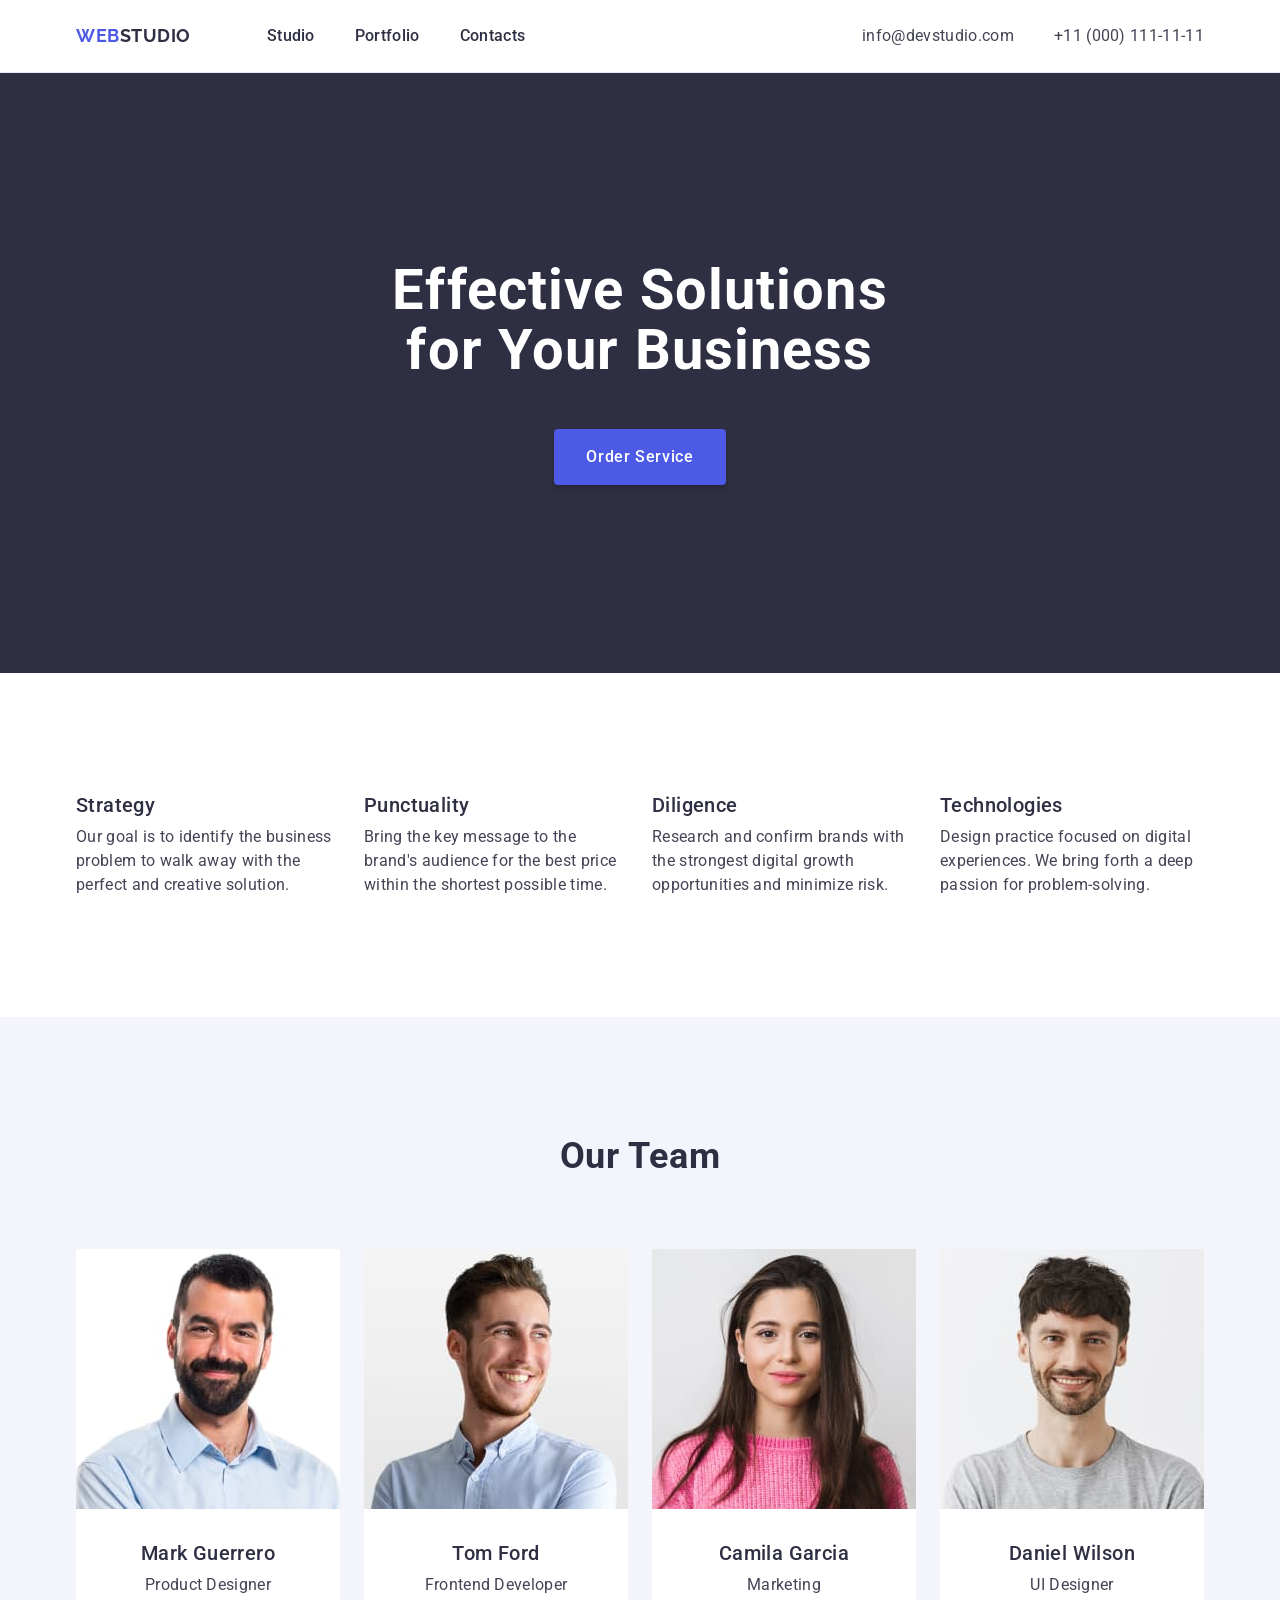
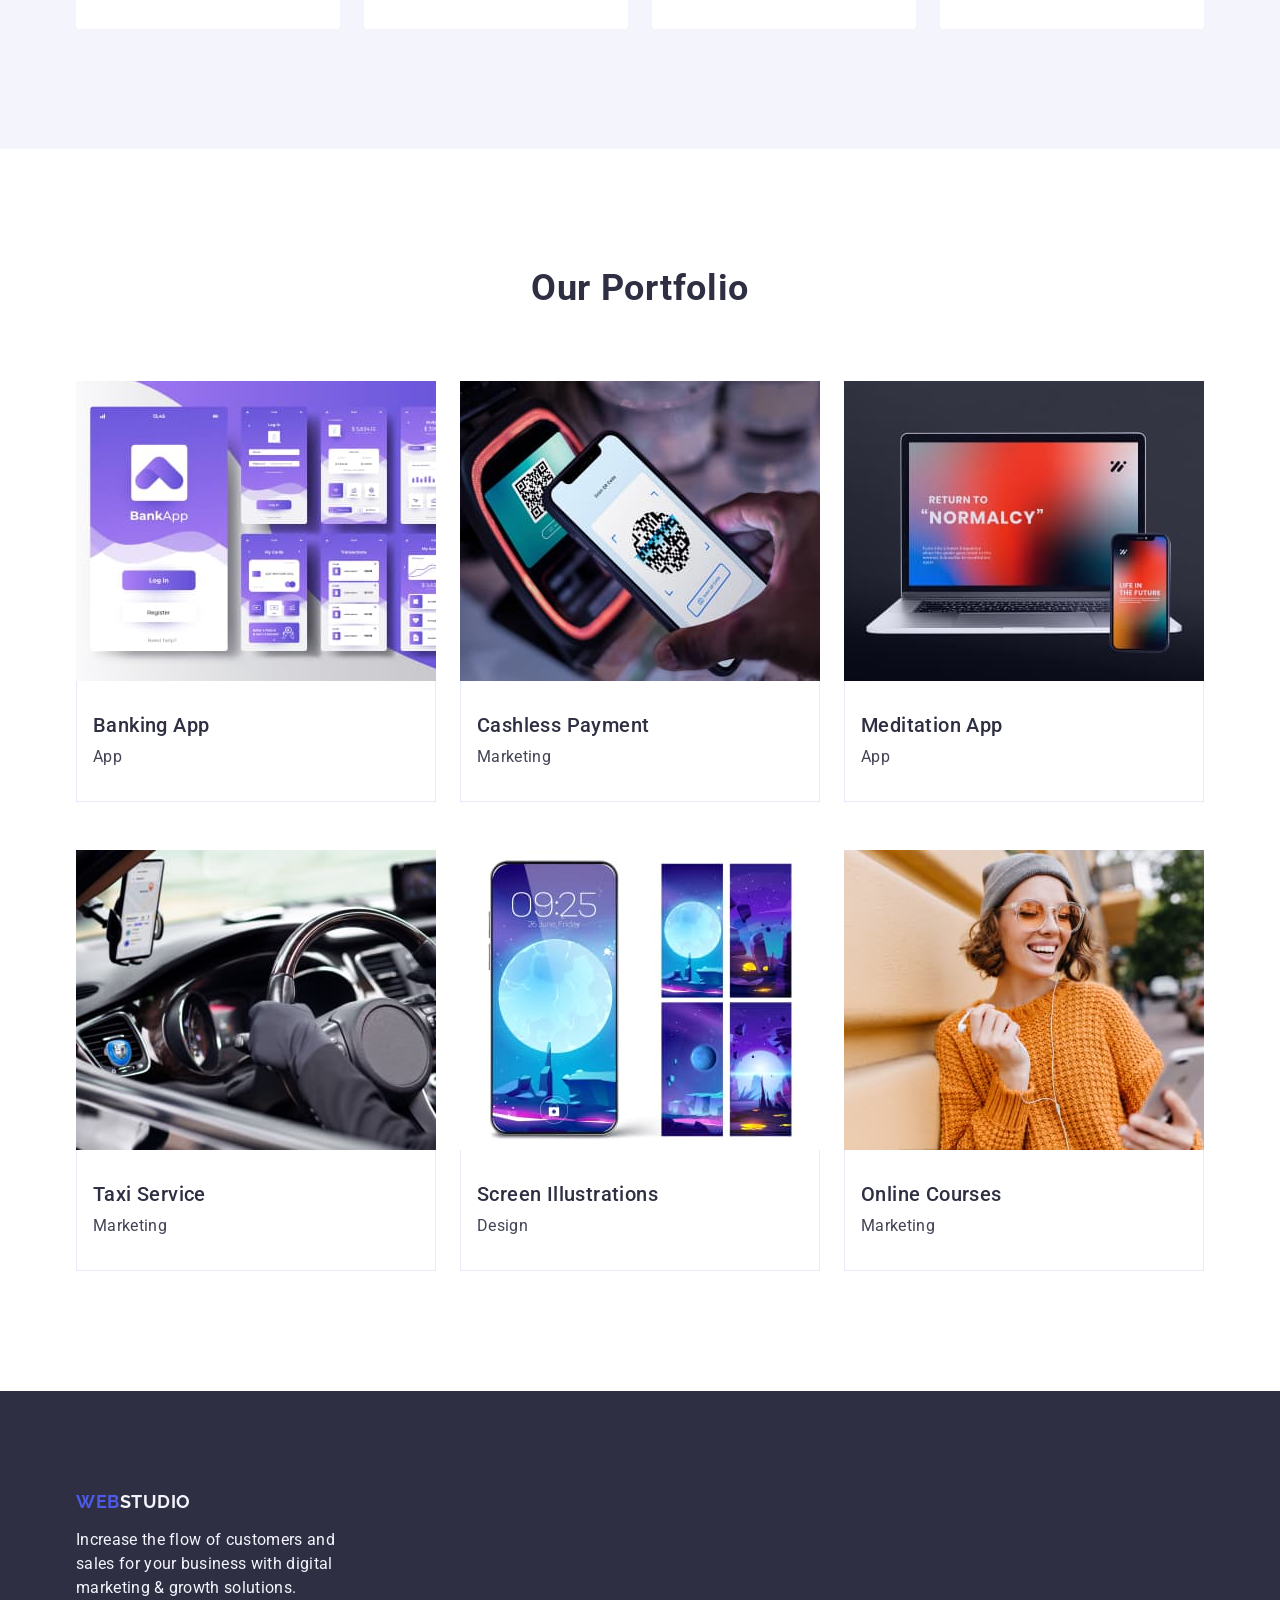
==== commit 878eae7a: "fix visually-hidden" ====
--- a/index.html
+++ b/index.html
@@ -72,7 +72,7 @@
       <!-- #region Values -->
       <section class="values">
         <div class="container">
-          <h2 class="title visually-hidden">Values</h2>
+          <h2 class="visually-hidden">Values</h2>
           <ul class="values-list list">
             <li class="values-block">
               <h3 class="values-item">Strategy</h3>
--- a/css/styles.css
+++ b/css/styles.css
@@ -146,7 +146,7 @@
   margin-left: auto;
   margin-right: auto;
   margin-bottom: 48px;
-  width: 496px;
+  max-width: 496px;
   font-weight: 700;
   font-size: 56px;
   line-height: 1.07;
@@ -156,9 +156,11 @@
 }
 
 .hero-button {
-  display: inline-block;
+  display: block;
   min-width: 169px;
+  height: 56px;
   padding: 16px 32px;
+  margin: 0 auto;
   font-family: 'Roboto', sans-serif;
   font-size: 16px;
   line-height: 1.5;
@@ -167,6 +169,7 @@
   color: #ffffff;
   background-color: var(--button-background-color-accent);
   border: 1px solid transparent;
+  border: none;
   border-radius: 4px;
   box-shadow: 0 4px 4px 0 rgba(0, 0, 0, 0.15);
   cursor: pointer;
@@ -194,7 +197,7 @@
   padding: 0;
   white-space: nowrap;
   clip-path: inset(100%);
-  clip: rect(0 0 0 0);
+  clip: rect(0, 0, 0, 0);
   overflow: hidden;
 }
 
@@ -208,6 +211,7 @@
 }
 
 .values-item {
+  margin-bottom: 8px;
   font-weight: 500;
   font-size: 20px;
   line-height: 1.2;
@@ -249,6 +253,7 @@
 
 .team-item {
   background-color: var(--main-background-color);
+  border-radius: 0px 0px 4px 4px;
 }
 
 .team-text {
